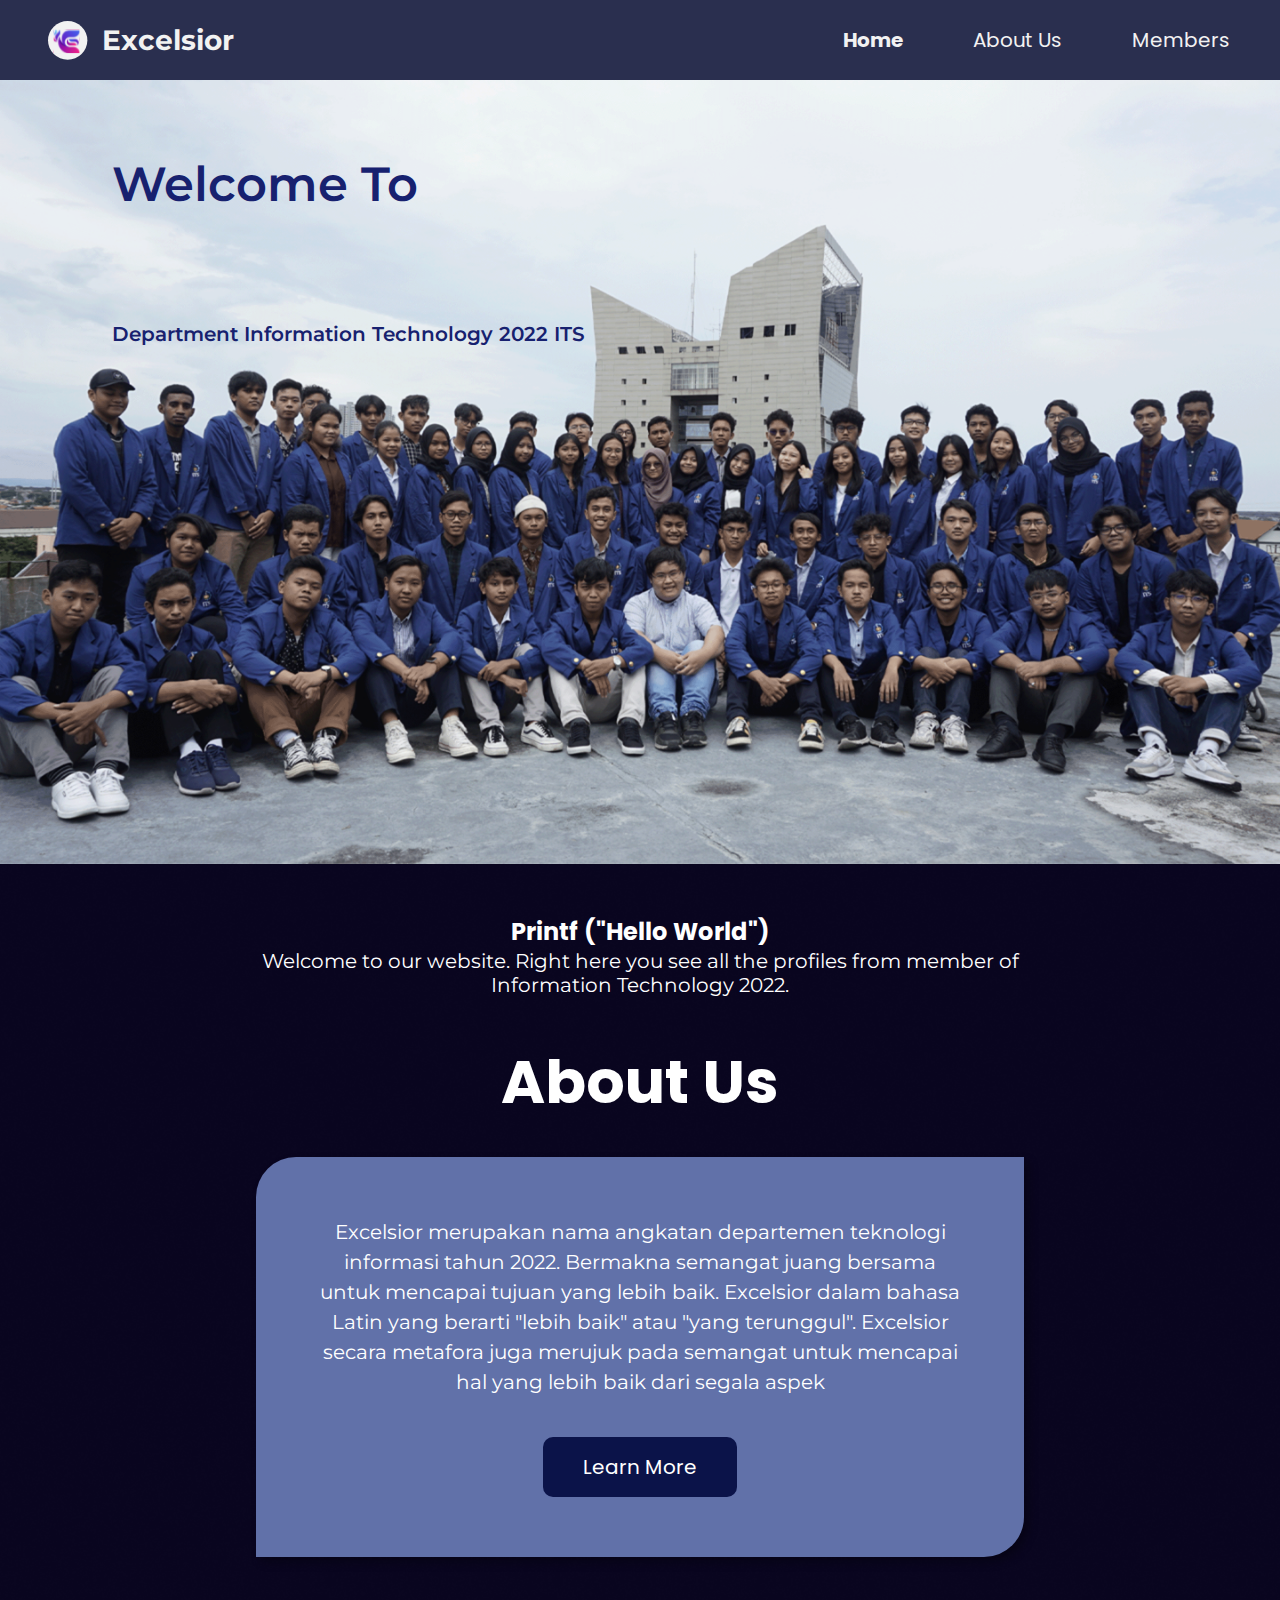
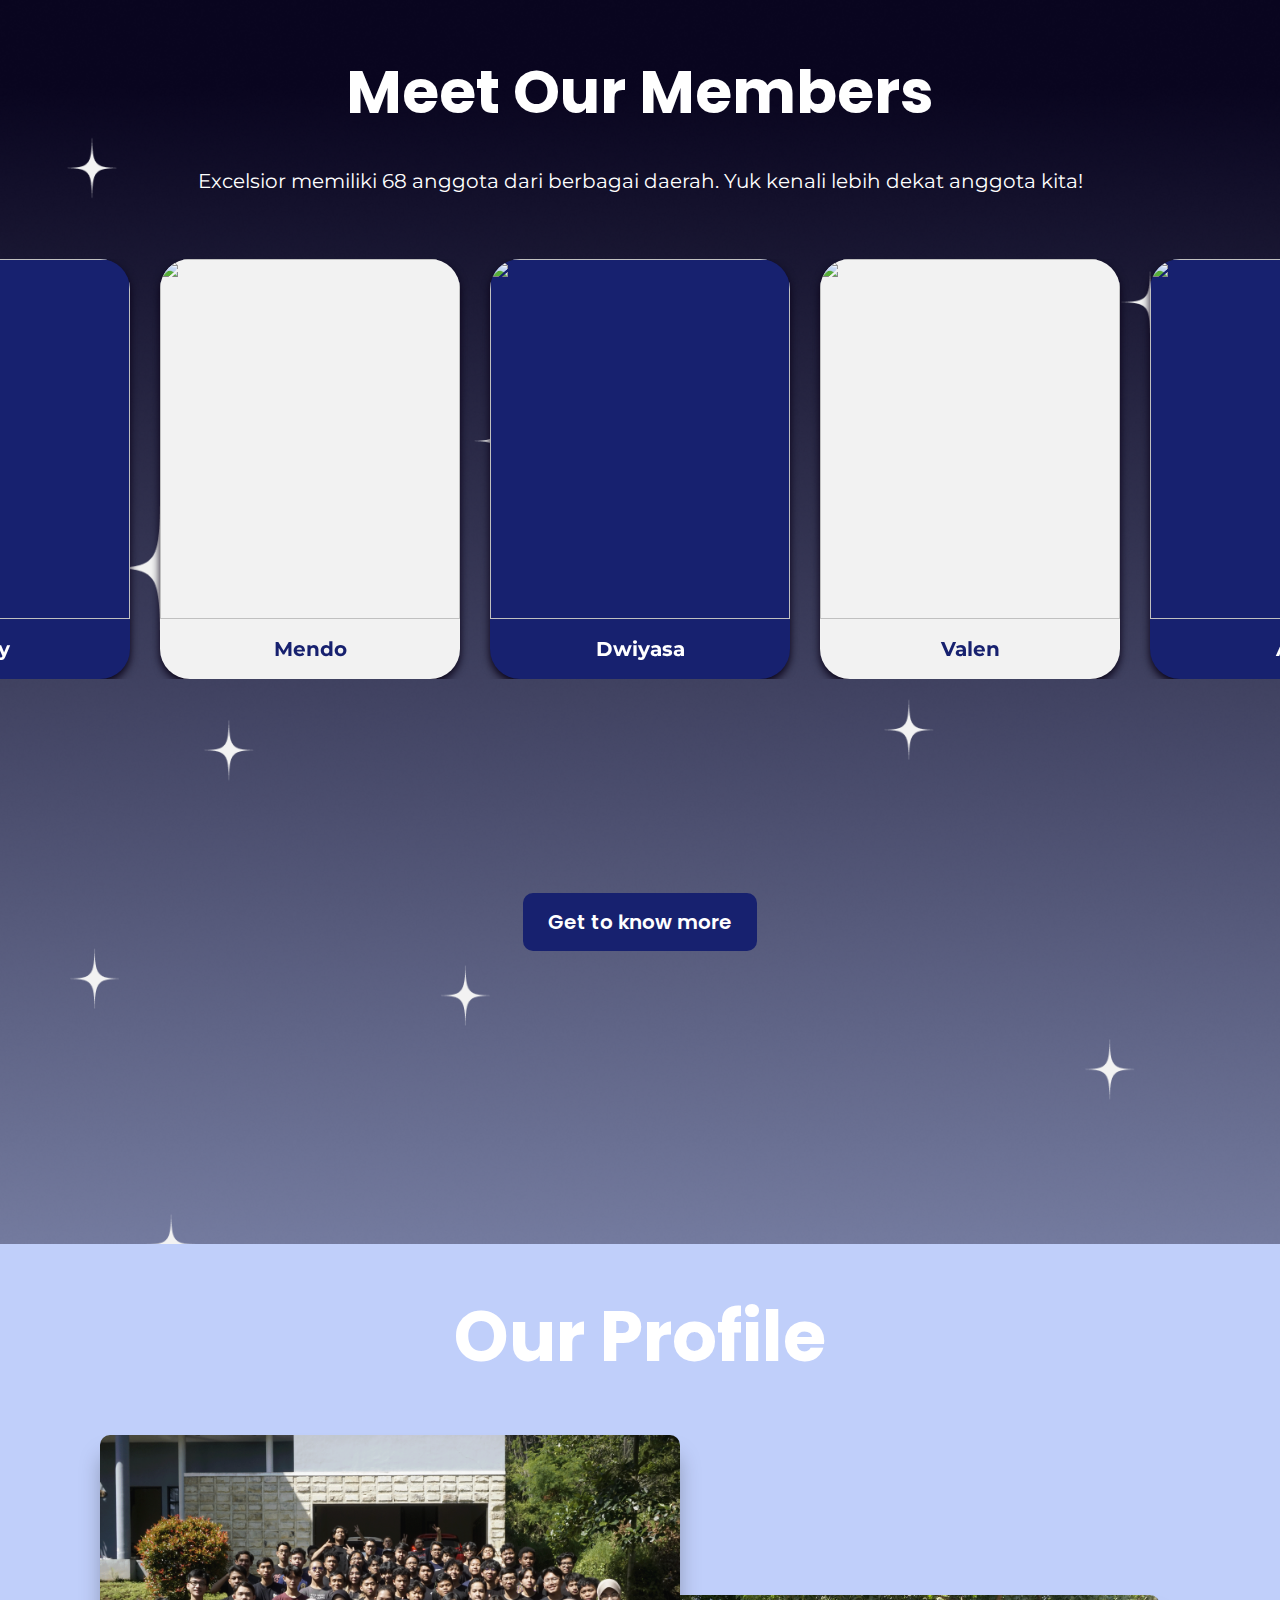
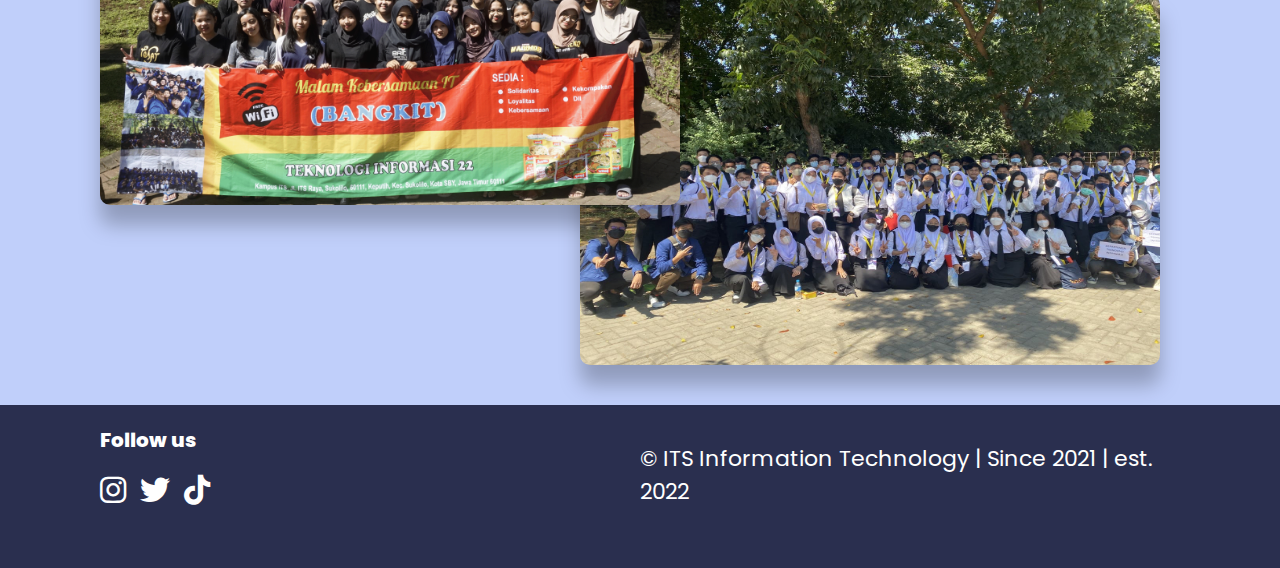
==== public/index.html @ 5aeb9c7a "Memperbaiki path index.html" ====
<!DOCTYPE html>
<html lang="en">

<head>
    <meta charset="UTF-8">
    <meta http-equiv="X-UA-Compatible" content="IE=edge">
    <meta name="viewport" content="width=device-width, initial-scale=1.0">
    <script src="https://code.jquery.com/jquery-3.6.0.min.js"></script>
    <link rel="preconnect" href="https://fonts.googleapis.com">
    <link rel="icon" href="./img/designAssets/svg/logo.svg">
    <link rel="preconnect" href="https://fonts.gstatic.com" crossorigin>
    <link href="https://fonts.googleapis.com/css2?family=Montserrat:wght@400;500;600;700;800&display=swap"
        rel="stylesheet">
    <link href="https://fonts.googleapis.com/css2?family=Poppins:wght@300;400;500;600;700;800&display=swap"
        rel="stylesheet">
    <link rel="stylesheet" href="https://cdnjs.cloudflare.com/ajax/libs/font-awesome/6.4.0/css/all.min.css">
    <link rel="stylesheet" href="./css/style.css">
    <link rel="stylesheet" href="./css/navbar.css">
    <link rel="stylesheet" href="./css/owl.carousel.min.css">

    <title>Excelsior Website</title>
</head>

<body>
    <!-- Navbar -->
    <section class="navbar">
        <!--Desktop Logo dan Nama-->
        <div class="header desktop-view">
            <a href="#" class="name"><img class="logo" src="./img/designAssets/svg/logo.svg">
                Excelsior
            </a>
        </div>

        <!--Mobile Logo dan Nama-->
        <div class="mobile-view">
            <a href="#" class="name"><img class="logo" src="./img/designAssets/svg/logo.svg">
                Excelsior
            </a>
        </div>

        <!--Desktop Navbar-->
        <nav>
            <ul class="header desktop-view">
                <li><a href="/" class="nav_list active">Home</a></li>
                <li><a href="/pages/about.html" class="nav_list">About Us</a></li>
                <li><a href="/pages/members.html" class="nav_list">Members</a></li>
            </ul>
        </nav>
        <!-- Mobile Navbar -->
        <div id="hamburger-icon" onclick="toggleMobileMenu(this)">
            <div class="bar1"></div>
            <div class="bar2"></div>
            <div class="bar3"></div>
            <ul class="mobile-menu">
                <li><a href="/" class="nav_list">Home</a></li>
                <li><a href="/pages/about.html" class="nav_list">About Us</a></li>
                <li><a href="/pages/members.html" class="nav_list">Members</a></li>
            </ul>
        </div>
    </section>

    <section id="hero">
        <div class="image-container">
            <img src="./img/designAssets/png/homeHeader.png" alt="header photo">
            <div class="content">
                <h2>Welcome To</h2>
                <h1 id="element"></h1>
                <h3>Department Information Technology 2022 ITS</h3>
            </div>
        </div>
    </section>

    <section id="bege">
        <section id="printf">
            <!-- <div class="image" id="image"><img src="public/img/designAssets/png/star.png" alt=""></div> -->
            <div class="about-us">
                <h4>Printf ("Hello World")</h4>
                <p>Welcome to our website. Right here you see all the profiles from member of<br>Information Technology
                    2022.</p>
                <h1>About Us</h1>
                <div class="box">
                    <p>Excelsior merupakan nama angkatan departemen teknologi informasi tahun 2022. Bermakna semangat
                        juang bersama
                        untuk mencapai tujuan yang lebih baik. Excelsior dalam bahasa Latin yang berarti "lebih baik"
                        atau "yang
                        terunggul". Excelsior secara metafora juga merujuk pada semangat untuk mencapai hal yang lebih
                        baik dari
                        segala aspek </p>
                    <a href="/pages/about.html" class="btn-learn-more">Learn More</a>
                </div>

                <div id="memberss">
                    <div class="member">
                        <div class="member_header">
                            <h1>Meet Our Members</h1>
                        </div>
                        <!-- Carousel Meet Our Members -->

                        <div class="under">
                            <p>Excelsior memiliki 68 anggota dari berbagai daerah. Yuk kenali lebih dekat anggota kita!
                            </p>
                        </div>

                        <div class="owl-carousel owl-theme carousel-mask">
                            <!-- 1. Dwiyasa -->
                            <div class="cardb item">
                                <div class="card">
                                    <img src="https://lh3.google.com/u/0/d/1wYquvOKTohMGZIKw2-_mGwTj52NEt9oK=w403-h951-iv1"
                                        alt="">
                                    <div class="cardtxt">
                                        <p>Dwiyasa</p>
                                    </div>
                                </div>
                            </div>
                            <!-- 2. Valen -->
                            <div class="cardw item">
                                <div class="card">
                                    <img src="https://lh3.google.com/u/0/d/1yWU4a6FogJd0j6ms53AL4GsDUPZMe4we=w403-h951-iv1"
                                        alt="">
                                    <div class="cardtxt">
                                        <p style="color: #17216f;">Valen</p>
                                    </div>
                                </div>
                            </div>
                            <!-- 3. Arka -->
                            <div class="cardb item">
                                <div class="card">
                                    <img src="https://lh3.google.com/u/0/d/1TBMGgJIJlauzMHqH0rG7-YB3NKwe02Pq=w403-h951-iv1"
                                        alt="">
                                    <div class="cardtxt">
                                        <p>Arka</p>
                                    </div>
                                </div>
                            </div>
                            <!-- 4. Agas -->
                            <div class="cardw item">
                                <div class="card">
                                    <img src="https://lh3.google.com/u/0/d/1rcPHwBbYFvzSlDswylMIPwRkHYygT0Zb=w1365-h975-iv1"
                                        alt="">
                                    <div class="cardtxt">
                                        <p style="color: #17216f;">Agas</p>
                                    </div>
                                </div>
                            </div>
                            <!-- 5. Bhisma -->
                            <div class="cardb item">
                                <div class="card">
                                    <img src="https://lh3.google.com/u/0/d/1136mYEzvb1Z3Po0vpT6mMadCdMys6DKF=w958-h951-iv1"
                                        alt="">
                                    <div class="cardtxt">
                                        <p>Bhisma</p>
                                    </div>
                                </div>
                            </div>
                            <!-- 6. Yanuar -->
                            <div class="cardw item">
                                <div class="card">
                                    <img src="https://lh3.google.com/u/0/d/1g3gOAR6ncD8t0yQYUsR_TugCFxRO3U0c=w1365-h975-iv3"
                                        alt="">
                                    <div class="cardtxt">
                                        <p style="color: #17216f;">Yanuar</p>
                                    </div>
                                </div>
                            </div>
                            <!-- 7. Rea -->
                            <div class="cardb item">
                                <div class="card">
                                    <img src="https://lh3.google.com/u/0/d/1AIPuHXJ_Y3SUIgYtAlKmPe0PMIDlun39=w958-h951-iv5"
                                        alt="">
                                    <div class="cardtxt">
                                        <p>Rea</p>
                                    </div>
                                </div>
                            </div>
                            <!-- 8. Leo -->
                            <div class="cardw item">
                                <div class="card">
                                    <img src="https://lh3.google.com/u/0/d/1SP4gSPpOuyXJDipp--8MIeRyrkQ6oZil=w958-h951-iv2"
                                        alt="">
                                    <div class="cardtxt">
                                        <p style="color: #17216f;">Leo</p>
                                    </div>
                                </div>
                            </div>
                            <!-- 9. Ara -->
                            <div class="cardb item">
                                <div class="card">
                                    <img src="https://lh3.google.com/u/0/d/1LPNHrkprWWhsUlpx26EeabUbS2_WoOvg=w1365-h975-iv3"
                                        alt="">
                                    <div class="cardtxt">
                                        <p>Ara</p>
                                    </div>
                                </div>
                            </div>
                            <!-- 10. Monika -->
                            <div class="cardw item">
                                <div class="card">
                                    <img src="https://lh3.google.com/u/0/d/1UByFo68lYUNhc-LaiBMKYralcYJ_3K1s=w403-h951-iv1"
                                        alt="">
                                    <div class="cardtxt">
                                        <p style="color: #17216f;">Monika</p>
                                    </div>
                                </div>
                            </div>
                            <!-- 11. Marcel -->
                            <div class="cardb item">
                                <div class="card">
                                    <img src="https://lh3.google.com/u/0/d/1NmhF-go7r1mbAU91WJAeQXXb4i-quBfF=w958-h951-iv1"
                                        alt="">
                                    <div class="cardtxt">
                                        <p>Marcel</p>
                                    </div>
                                </div>
                            </div>
                            <!-- 12. Dhani -->
                            <div class="cardw item">
                                <div class="card">
                                    <img src="https://lh3.google.com/u/0/d/1UZAmdpxdWy_v3zgT8uTRPzolZjlhSUSu=w403-h951-iv2"
                                        alt="">
                                    <div class="cardtxt">
                                        <p style="color: #17216f;">Dhani</p>
                                    </div>
                                </div>
                            </div>
                            <!-- 13. Ellyzah -->
                            <div class="cardb item">
                                <div class="card">
                                    <img src="https://lh3.google.com/u/0/d/1us1jmmJcF4MUgalC0Q3Ai5wigFA1JjNp=w403-h951-iv2"
                                        alt="">
                                    <div class="cardtxt">
                                        <p>Ellyzah</p>
                                    </div>
                                </div>
                            </div>
                            <!-- 14. Rehana -->
                            <div class="cardw item">
                                <div class="card">
                                    <img src="https://lh3.google.com/u/0/d/15DINnHQ8xzAmLFkR7nfmfCdOR0rShUL7=w403-h951-iv1"
                                        alt="">
                                    <div class="cardtxt">
                                        <p style="color: #17216f;">Rehana</p>
                                    </div>
                                </div>
                            </div>
                            <!-- 15. Clara -->
                            <div class="cardb item">
                                <div class="card">
                                    <img src="https://lh3.google.com/u/0/d/1CCq6eTqbHQtBArobJG9UvP0q-yny8Sju=w403-h951-iv1"
                                        alt="">
                                    <div class="cardtxt">
                                        <p>Clara</p>
                                    </div>
                                </div>
                            </div>
                            <!-- 16. Etha -->
                            <div class="cardw item">
                                <div class="card">
                                    <img src="https://lh3.google.com/u/0/d/1Jmfcg6sf7rhqAV7j1FJha0sgRJROXf8k=w403-h951-iv2"
                                        alt="">
                                    <div class="cardtxt">
                                        <p style="color: #17216f;">Etha</p>
                                    </div>
                                </div>
                            </div>
                            <!-- 17. Gaby -->
                            <div class="cardb item">
                                <div class="card">
                                    <img src="https://lh3.google.com/u/0/d/1xpqJOuEu85SewZAq_VbWMfuniTPclVv8=w403-h951-iv1"
                                        alt="">
                                    <div class="cardtxt">
                                        <p>Gaby</p>
                                    </div>
                                </div>
                            </div>
                            <!-- 18. Sylvia -->
                            <div class="cardw item">
                                <div class="card">
                                    <img src="https://lh3.google.com/u/0/d/19eEb5CrO4fw8RrauJt37wLdssZC15sH2=w403-h951-iv1"
                                        alt="">
                                    <div class="cardtxt">
                                        <p style="color: #17216f;">Sylvia</p>
                                    </div>
                                </div>
                            </div>
                            <!-- 19. Wikri -->
                            <div class="cardb item">
                                <div class="card">
                                    <img src="https://lh3.google.com/u/0/d/1f1cV71Uaw_Q1AVpVW3a5aSu3m77etyW6=w403-h951-iv1"
                                        alt="">
                                    <div class="cardtxt">
                                        <p>Wikri</p>
                                    </div>
                                </div>
                            </div>
                            <!-- 20. Steven -->
                            <div class="cardw item">
                                <div class="card">
                                    <img src="https://lh3.google.com/u/0/d/1Lns-kZ9OLFGBay0qhV1N7PGjc1g9gVYW=w403-h951-iv2"
                                        alt="">
                                    <div class="cardtxt">
                                        <p style="color: #17216f;">Steven</p>
                                    </div>
                                </div>
                            </div>
                            <!-- 21. Bintang -->
                            <div class="cardb item">
                                <div class="card">
                                    <img src="https://lh3.google.com/u/0/d/16Eqvhz0KnJxmhbKUJRLJxt-qBiqtpm4I=w403-h951-iv1"
                                        alt="">
                                    <div class="cardtxt">
                                        <p>Bintang</p>
                                    </div>
                                </div>
                            </div>
                            <!-- 22. Caca -->
                            <div class="cardw item">
                                <div class="card">
                                    <img src="https://lh3.google.com/u/0/d/1XN-YewgydiqT9HMWRGgX4v8tHgwgBdQK=w403-h951-iv1"
                                        alt="">
                                    <div class="cardtxt">
                                        <p style="color: #17216f;">Caca</p>
                                    </div>
                                </div>
                            </div>
                            <!-- 23. Wilson -->
                            <div class="cardb item">
                                <div class="card">
                                    <img src="https://lh3.google.com/u/0/d/18HRF745FU9cnpR4Twu0t50qKORBVeVzV=w403-h951-iv1"
                                        alt="">
                                    <div class="cardtxt">
                                        <p>Wilson</p>
                                    </div>
                                </div>
                            </div>
                            <!-- 24. Epul -->
                            <div class="cardw item">
                                <div class="card">
                                    <img src="https://lh3.google.com/u/0/d/1tejDouYD_vErXXGygebEtNARBjD9WIOc=w403-h951-iv1"
                                        alt="">
                                    <div class="cardtxt">
                                        <p style="color: #17216f;">Epul</p>
                                    </div>
                                </div>
                            </div>
                            <!-- 25. Faishal -->
                            <div class="cardb item">
                                <div class="card">
                                    <img src="https://lh3.google.com/u/0/d/1_P7DXoJy99u30IRnMT8mQe1c2xAXJFXH=w403-h951-iv1"
                                        alt="">
                                    <div class="cardtxt">
                                        <p>Faishal</p>
                                    </div>
                                </div>
                            </div>
                            <!-- 26. Yuma -->
                            <div class="cardw item">
                                <div class="card">
                                    <img src="https://lh3.google.com/u/0/d/1B88S3CKz5a8YiYAiOBr8KlKtHQgjlIpb=w403-h951-iv1"
                                        alt="">
                                    <div class="cardtxt">
                                        <p style="color: #17216f;">Yuma</p>
                                    </div>
                                </div>
                            </div>
                            <!-- 27. Atha -->
                            <div class="cardb item">
                                <div class="card">
                                    <img src="https://lh3.google.com/u/0/d/11E9z7CLpUw8uk9XOTQSC18POAiIoA35t=w403-h951-iv2"
                                        alt="">
                                    <div class="cardtxt">
                                        <p>Atha</p>
                                    </div>
                                </div>
                            </div>
                            <!-- 28. Adi -->
                            <div class="cardw item">
                                <div class="card">
                                    <img src="https://lh3.google.com/u/0/d/1EKDq8bn8bE4x4K8aiyDMpiB1o_R6oaMl=w403-h951-iv1"
                                        alt="">
                                    <div class="cardtxt">
                                        <p style="color: #17216f;">Adi</p>
                                    </div>
                                </div>
                            </div>
                            <!-- 29. Afif -->
                            <div class="cardb item">
                                <div class="card">
                                    <img src="https://lh3.google.com/u/0/d/1vWxB7nZ7BEnEBtEAU2TirmouhE5slapq=w403-h951-iv1"
                                        alt="">
                                    <div class="cardtxt">
                                        <p>Afif</p>
                                    </div>
                                </div>
                            </div>
                            <!-- 30. Adfi -->
                            <div class="cardw item">
                                <div class="card">
                                    <img src="https://lh3.google.com/u/0/d/1gilqqzElduu6BHLsuWRsknmoQ6G7wsQL=w403-h951-iv1"
                                        alt="">
                                    <div class="cardtxt">
                                        <p style="color: #17216f;">Adfi</p>
                                    </div>
                                </div>
                            </div>
                            <!-- 31. Aji -->
                            <div class="cardb item">
                                <div class="card">
                                    <img src="https://lh3.google.com/u/0/d/1IpEV5Pffv8RbaRaQ3XfGlDNYYidx2K2o=w403-h951-iv1"
                                        alt="">
                                    <div class="cardtxt">
                                        <p>Aji</p>
                                    </div>
                                </div>
                            </div>
                            <!-- 32. Zahra -->
                            <div class="cardw item">
                                <div class="card">
                                    <img src="https://lh3.google.com/u/0/d/1y6uGOu-8PKZMudZRYcGCZRAOGln67zst=w403-h951-iv1"
                                        alt="">
                                    <div class="cardtxt">
                                        <p style="color: #17216f;">Zahra</p>
                                    </div>
                                </div>
                            </div>
                            <!-- 33. Jacinta -->
                            <div class="cardb item">
                                <div class="card">
                                    <img src="https://lh3.google.com/u/0/d/1IxXONvovSfWjB6cRZTQTNs3PTgMN1X1X=w403-h951-iv1"
                                        alt="">
                                    <div class="cardtxt">
                                        <p>Jacinta</p>
                                    </div>
                                </div>
                            </div>
                            <!-- 34. Michael -->
                            <div class="cardw item">
                                <div class="card">
                                    <img src="https://lh3.google.com/u/0/d/1HMJMiErj2bOVJyvwnyGq4qry72JgHqQX=w403-h951-iv3"
                                        alt="">
                                    <div class="cardtxt">
                                        <p style="color: #17216f;">Michael</p>
                                    </div>
                                </div>
                            </div>
                            <!-- 35. Hafizh -->
                            <div class="cardb item">
                                <div class="card">
                                    <img src="https://lh3.google.com/u/0/d/1lL71LgKdy-bwk3QefP4DAhQhAnVch6CY=w403-h951-iv1"
                                        alt="">
                                    <div class="cardtxt">
                                        <p>Hafizh</p>
                                    </div>
                                </div>
                            </div>
                            <!-- 36. Dito -->
                            <div class="cardw item">
                                <div class="card">
                                    <img src="https://lh3.google.com/u/0/d/1UEunCoWq8UaaV2Yotu9rL5Z_q9pMkbPG=w403-h951-iv1"
                                        alt="">
                                    <div class="cardtxt">
                                        <p style="color: #17216f;">Dito</p>
                                    </div>
                                </div>
                            </div>
                            <!-- 37. Ilhan -->
                            <div class="cardb item">
                                <div class="card">
                                    <img src="https://lh3.google.com/u/0/d/1jnaeY1QqdqJKWswgXJBMnxU6pduJH5qa=w403-h951-iv1"
                                        alt="">
                                    <div class="cardtxt">
                                        <p>Ilhan</p>
                                    </div>
                                </div>
                            </div>
                            <!-- 38. Nicho -->
                            <div class="cardw item">
                                <div class="card">
                                    <img src="https://lh3.google.com/u/0/d/1OnQyarrAMUA6428hWxT0gns_0se7c5qr=w403-h951-iv2"
                                        alt="">
                                    <div class="cardtxt">
                                        <p style="color: #17216f;">Nicho</p>
                                    </div>
                                </div>
                            </div>
                            <!-- 39. David -->
                            <div class="cardb item">
                                <div class="card">
                                    <img src="https://lh3.google.com/u/0/d/1adgPxSCcxwSffWLja-P95kJnN7dVa6z3=w403-h951-iv1"
                                        alt="">
                                    <div class="cardtxt">
                                        <p>David</p>
                                    </div>
                                </div>
                            </div>
                            <!-- 40. Dimas -->
                            <div class="cardw item">
                                <div class="card">
                                    <img src="https://lh3.google.com/u/0/d/1AOKYD9R_zKNOdbtZ0H8FY-x_Cll4EbBz=w403-h951-iv1"
                                        alt="">
                                    <div class="cardtxt">
                                        <p style="color: #17216f;">Dimas</p>
                                    </div>
                                </div>
                            </div>
                            <!-- 41. Gilang -->
                            <div class="cardb item">
                                <div class="card">
                                    <img src="https://lh3.google.com/u/0/d/1MjIotx4qDGY0w9w-L9U105H22DM2e6Gj=w403-h951-iv1"
                                        alt="">
                                    <div class="cardtxt">
                                        <p>Gilang</p>
                                    </div>
                                </div>
                            </div>
                            <!-- 42. Imam -->
                            <div class="cardw item">
                                <div class="card">
                                    <img src="https://lh3.google.com/u/0/d/1HN5X8fAsX30RoS-nbMD8g3uyPqfc6pud=w403-h951-iv1"
                                        alt="">
                                    <div class="cardtxt">
                                        <p style="color: #17216f;">Imam</p>
                                    </div>
                                </div>
                            </div>
                            <!-- 43. Angel -->
                            <div class="cardb item">
                                <div class="card">
                                    <img src="https://lh3.google.com/u/0/d/13uUMJZfhtis9JkgPN3d4dRkuEXJ9fE0E=w403-h951-iv1"
                                        alt="">
                                    <div class="cardtxt">
                                        <p>Angel</p>
                                    </div>
                                </div>
                            </div>
                            <!-- 44. Arsy -->
                            <div class="cardw item">
                                <div class="card">
                                    <img src="https://lh3.google.com/u/0/d/1oSpLvy-74H4d9joJxfTAiJ3rno1dApGC=w403-h951-iv1"
                                        alt="">
                                    <div class="cardtxt">
                                        <p style="color: #17216f;">Arsy</p>
                                    </div>
                                </div>
                            </div>
                            <!-- 45. Arsyad -->
                            <div class="cardb item">
                                <div class="card">
                                    <img src="https://lh3.google.com/u/0/d/1UIW2bvKMl_KUTGAl9DRXMftr3uWOBqEH=w403-h951-iv1"
                                        alt="">
                                    <div class="cardtxt">
                                        <p>Arsyad</p>
                                    </div>
                                </div>
                            </div>
                            <!-- 46. Heze -->
                            <div class="cardw item">
                                <div class="card">
                                    <img src="https://lh3.google.com/u/0/d/1jvVP0dzEzbnrsX2zilsbtPK4FtX9yih1=w403-h951-iv1"
                                        alt="">
                                    <div class="cardtxt">
                                        <p style="color: #17216f;">Heze</p>
                                    </div>
                                </div>
                            </div>
                            <!-- 47. Ditya -->
                            <div class="cardb item">
                                <div class="card">
                                    <img src="https://lh3.google.com/u/0/d/1wc1PBv0jUwGJIJmjt2Xu25zxW34tK_CQ=w403-h951-iv1"
                                        alt="">
                                    <div class="cardtxt">
                                        <p>Ditya</p>
                                    </div>
                                </div>
                            </div>
                            <!-- 48. Zidan -->
                            <div class="cardw item">
                                <div class="card">
                                    <img src="https://lh3.google.com/u/0/d/1lIhD0OcCInzQjVad0TxMgvh66X1d-yuA=w403-h951-iv2"
                                        alt="">
                                    <div class="cardtxt">
                                        <p style="color: #17216f;">Zidan</p>
                                    </div>
                                </div>
                            </div>
                            <!-- 49. Aras -->
                            <div class="cardb item">
                                <div class="card">
                                    <img src="https://lh3.google.com/u/0/d/1j1LSR0KvMnwhqcdqcOxvw8S5paCGQzWs=w403-h951-iv1"
                                        alt="">
                                    <div class="cardtxt">
                                        <p>Aras</p>
                                    </div>
                                </div>
                            </div>
                            <!-- 50. Alma -->
                            <div class="cardw item">
                                <div class="card">
                                    <img src="https://lh3.google.com/u/0/d/1rv3hNVynLZImM1XstvScDz5NHXo7Lkvh=w403-h951-iv2"
                                        alt="">
                                    <div class="cardtxt">
                                        <p style="color: #17216f;">Alma</p>
                                    </div>
                                </div>
                            </div>
                            <!-- 51. Awang -->
                            <div class="cardb item">
                                <div class="card">
                                    <img src="https://lh3.google.com/u/0/d/1dwpnKGQXMsBYkiYiwCKHXM5WjMW647p7=w403-h951-iv1"
                                        alt="">
                                    <div class="cardtxt">
                                        <p>Awang</p>
                                    </div>
                                </div>
                            </div>
                            <!-- 52. Krisna -->
                            <div class="cardw item">
                                <div class="card">
                                    <img src="https://lh3.google.com/u/0/d/1p1xppUQfnBJ3SeyoL9KQ7pq-Q7K0RhtG=w403-h951-iv1"
                                        alt="">
                                    <div class="cardtxt">
                                        <p style="color: #17216f;">Krisna</p>
                                    </div>
                                </div>
                            </div>
                            <!-- 53. Dani -->
                            <div class="cardb item">
                                <div class="card">
                                    <img src="https://lh3.google.com/u/0/d/1n1xlNcEZPsjEJsb3XlhTbVhSsIHh19Ac=w403-h951-iv1"
                                        alt="">
                                    <div class="cardtxt">
                                        <p>Dani</p>
                                    </div>
                                </div>
                            </div>
                            <!-- 54. Qobus -->
                            <div class="cardw item">
                                <div class="card">
                                    <img src="https://lh3.google.com/u/0/d/1vNDpRbs5amsKD794RYtRm_EOm1h90bbF=w403-h951-iv1"
                                        alt="">
                                    <div class="cardtxt">
                                        <p style="color: #17216f;">Qobus</p>
                                    </div>
                                </div>
                            </div>
                            <!-- 55. Rafi -->
                            <div class="cardb item">
                                <div class="card">
                                    <img src="https://lh3.google.com/u/0/d/187ATdVIxeP-V9faYzTON-DhJb79xJk19=w403-h951-iv2"
                                        alt="">
                                    <div class="cardtxt">
                                        <p>Rafi</p>
                                    </div>
                                </div>
                            </div>
                            <!-- 56. Rapper -->
                            <div class="cardw item">
                                <div class="card">
                                    <img src="https://lh3.google.com/u/0/d/1AvzUn7f9jAyP5BhXM3OvHEV9wJ5xQmDZ=w403-h951-iv2"
                                        alt="">
                                    <div class="cardtxt">
                                        <p style="color: #17216f;">Rapper</p>
                                    </div>
                                </div>
                            </div>
                            <!-- 57. Hafiz -->
                            <div class="cardb item">
                                <div class="card">
                                    <img src="https://lh3.google.com/u/0/d/15NgqYG1cGElCnZT4h3Y82Q3j7XZIDQBi=w403-h951-iv1"
                                        alt="">
                                    <div class="cardtxt">
                                        <p>Hafiz</p>
                                    </div>
                                </div>
                            </div>
                            <!-- 58. Jojo -->
                            <div class="cardw item">
                                <div class="card">
                                    <img src="https://lh3.google.com/u/0/d/1AX0r6QdhZW2brBiiycw-PbrJ6Trk0axA=w403-h951-iv1"
                                        alt="">
                                    <div class="cardtxt">
                                        <p style="color: #17216f;">Jojo</p>
                                    </div>
                                </div>
                            </div>
                            <!-- 59. Salomo -->
                            <div class="cardb item">
                                <div class="card">
                                    <img src="https://lh3.google.com/u/0/d/1GjsQdF6byIaL4BZdbp-woDHoZhztWaPB=w403-h951-iv1"
                                        alt="">
                                    <div class="cardtxt">
                                        <p>Salomo</p>
                                    </div>
                                </div>
                            </div>
                            <!-- 60. Azka -->
                            <div class="cardw item">
                                <div class="card">
                                    <img src="https://lh3.google.com/u/0/d/1_T9F9k6UBuS5J8YfOwR7rXSMvO1W2BUv=w403-h951-iv1"
                                        alt="">
                                    <div class="cardtxt">
                                        <p style="color: #17216f;">Azka</p>
                                    </div>
                                </div>
                            </div>
                            <!-- 61. Zaki -->
                            <div class="cardb item">
                                <div class="card">
                                    <img src="https://lh3.google.com/u/0/d/10E9ftq4AeS0r_cihWiyCuafKwH2bmpmo=w403-h951-iv1"
                                        alt="">
                                    <div class="cardtxt">
                                        <p>Zaki</p>
                                    </div>
                                </div>
                            </div>
                            <!-- 62. Dhimaz -->
                            <div class="cardw item">
                                <div class="card">
                                    <img src="https://lh3.google.com/u/0/d/1-JTl0YZGqBlkBvX27rqa2ovtBsi2mG18=w403-h951-iv1"
                                        alt="">
                                    <div class="cardtxt">
                                        <p style="color: #17216f;">Dhimaz</p>
                                    </div>
                                </div>
                            </div>
                            <!-- 63. Vian -->
                            <div class="cardb item">
                                <div class="card">
                                    <img src="https://lh3.google.com/u/0/d/1iGEyf2h6_BB3iWYTcoOwKHwFYbiAwWfA=w403-h951-iv1"
                                        alt="">
                                    <div class="cardtxt">
                                        <p>Vian</p>
                                    </div>
                                </div>
                            </div>
                            <!-- 64. Sighra -->
                            <div class="cardw item">
                                <div class="card">
                                    <img src="https://lh3.google.com/u/0/d/1huRtKyPrkYibsvhKHAjJlTQxwQ4cW03e=w403-h951-iv1"
                                        alt="">
                                    <div class="cardtxt">
                                        <p style="color: #17216f;">Sighra</p>
                                    </div>
                                </div>
                            </div>
                            <!-- 65. Stephanie -->
                            <div class="cardb item">
                                <div class="card">
                                    <img src="https://lh3.google.com/u/0/d/14mbAx2M6ZisNUYJXrUixYuHVZNDrRtJv=w403-h951-iv2"
                                        alt="">
                                    <div class="cardtxt">
                                        <p>Stephanie</p>
                                    </div>
                                </div>
                            </div>
                            <!-- 66. Khansa -->
                            <div class="cardw item">
                                <div class="card">
                                    <img src="https://lh3.google.com/u/0/d/1Q2aHVrqnPkwOXZrhcvi9eLvKX-0x8_BP=w403-h951-iv1"
                                        alt="">
                                    <div class="cardtxt">
                                        <p style="color: #17216f;">Khansa</p>
                                    </div>
                                </div>
                            </div>
                            <!-- 67. Zidny -->
                            <div class="cardb item">
                                <div class="card">
                                    <img src="https://lh3.google.com/u/0/d/1mUB9-QQMpLQ8FSVZZ-LH04Pj8GC0uQfo=w403-h951-iv1"
                                        alt="">
                                    <div class="cardtxt">
                                        <p>Zidny</p>
                                    </div>
                                </div>
                            </div>
                            <!-- 68. Mendo -->
                            <div class="cardw item">
                                <div class="card">
                                    <img src="https://lh3.google.com/u/0/d/1A1EQYHVl_tu3x3Vwx_21212hY9aKDs72=w403-h951-iv1"
                                        alt="">
                                    <div class="cardtxt">
                                        <p style="color: #17216f;">Mendo</p>
                                    </div>
                                </div>
                            </div>
                        </div>
                    </div>
                </div>

                <div class="btns">
                    <a href="./pages/members.html">Get to know more</a>
                </div>
            </div>
            <!-- <div class="image1" id="image1">
                    <img src="/img/designAssets/png/star.png" alt="">
                </div> -->
            </div>
            <section id="profile">
                <div class="our-profile">
                    <h1>Our Profile</h1>
                    <div class="our-profile-photos">
                        <img src="./img/designAssets/png/makrab.png" alt="foto makrab">
                        <img src="./img/designAssets/png/maba.png" alt="foto basket">
                    </div>
                </div>
            </section>

            <footer>
                <div class="left">
                    <span>Follow us</span>
                    <div>
                        <i class="fa-brands fa-instagram"></i>
                        <i class="fa-brands fa-twitter"></i>
                        <i class="fa-brands fa-tiktok"></i>
                    </div>
                </div>
                <div class="right">
                    <p>&copy; ITS Information Technology | Since 2021 | est. 2022</p>
                </div>
            </footer>
        </section>

    </section>


    <script src="https://unpkg.com/typed.js@2.0.16/dist/typed.umd.js"></script>
    <script src="./js/main.js"></script>
    <script src="https://cdnjs.cloudflare.com/ajax/libs/OwlCarousel2/2.3.4/owl.carousel.min.js"></script>
    <script src="./js/carousel.js"></script>
</body>

</html>
---- public/css/style.css ----
* {
  margin: 0;
  padding: 0;
  text-decoration: none;
  list-style: none;
  box-sizing: border-box;
}

::-webkit-scrollbar {
  width: 5px;
}

::-webkit-scrollbar-thumb {
  background-color: #2a2f4f;
}

@media screen and (max-width: 600px) {
  ::-webkit-scrollbar {
      display: none;
  }
}

body {
  height: 100vh;
  background: transparent;
  overflow-x: hidden;
}

#bege {
  width: 100%;
  height: 220vh;
  background: url("../img/designAssets/png/deskhome.png");
  /* background-position: center; */
  background-repeat: no-repeat;
  background-size: cover;
}

.image-container {
  width: 100%;
}

.image-container img {
  display: block;
  margin-top: 4rem;
  width: 100%;
}

.content {
  margin-top: 4rem;
  position: absolute;
  display: flex;
  flex-direction: column;
  padding-left: 7em;
  top: 100px;
  font-family: "Montserrat", sans-serif;
}

.content h2 {
  font-size: 48px;
  /* padding-left: 105px; */
  color: #17216f;
  font-weight: 600;
  line-height: 40px;
}

.content h1 {
  width: 100%;
  height: 120px;
  display: flex;
  align-items: center;
  font-size: 86px;
  color: #17216f;
  font-weight: 800;
}

.content h3 {
  /* padding-left: 111px; */
  font-size: 20px;
  color: #17216f;
  font-weight: 600;
  line-height: 20px;
}

.typed-cursor {
  display: none;
}

/* ABOUT US */
#printf {
  width: 100%;
  height: 100%;
  position: relative;
}

/* #printf .image {
    position: absolute;
    left: 10%;
    top: 20%;
}

#printf .image1 {
    position: absolute;
    right: 10%;
    bottom: 20%;
} */

#printf .about-us {
  width: 100%;
  height: 100%;
  display: flex;
  padding: 0 0 60px 0;
  flex-direction: column;
  align-items: center;
  /* background: linear-gradient(to bottom, #09051F, #6171A9, #C0CFFA) */
}

#printf .about-us h4 {
  text-align: center;
  color: white;
  font-size: 24px;
  margin-top: 50px;
}

#printf .about-us p {
  text-align: center;
  color: white;
  font-size: 20px;
  font-family: "Montserrat", sans-serif;
}

#printf .about-us h1 {
  text-align: center;
  color: white;
  padding-top: 40px;
  font-size: 60px;
}

#printf .box {
  margin-top: 30px;
  background-color: #6171a9;
  box-shadow: 5px 5px 10px 0px rgba(0, 0, 0, 0.3);
  display: flex;
  align-items: center;
  width: 60%;
  border-radius: 40px 0 40px 0;
  padding: 60px;
  flex-direction: column;
}

#printf .box p {
  text-align: center;
  font-size: 20px;
  line-height: 1.5;
  margin-bottom: 30px;
}

a.btn-learn-more {
  display: flex;
  align-items: center;
  justify-content: center;
  width: 30%;
  padding: 15px 20px;
  font-size: 20px;
  background-color: #0b1349;
  color: white;
  border: none;
  border-radius: 10px;
  cursor: pointer;
  margin-top: 10px;
  transition: all 0.3s ease-in-out;
}

a.btn-learn-more:hover {
  background-color: #fff;
  color: #0b1349;
  /* transform: scale(1.1); */
}

#profile .our-profile {
  background: #c0cffa;
  display: flex;
  flex-direction: column;
  align-items: center;
  justify-content: center;
}

#profile .our-profile h1 {
  text-align: center;
  color: white;
  padding-top: 40px;
  font-size: 70px;
  margin-bottom: 20px;
}

#profile .our-profile-photos {
  display: flex;
  justify-content: center;
  gap: 20px;
  margin-top: 25px;
  margin-bottom: 200px;
}

#profile .our-profile-photos img {
  width: 580px;
  height: 370px;
  border-radius: 10px;
  position: relative;
  filter: drop-shadow(0px 20px 10px rgba(0, 0, 0, 0.25));
}

#profile .our-profile-photos img:nth-child(1) {
  right: -50px;
  z-index: 1;
}

#profile .our-profile-photos img:nth-child(2) {
  bottom: -160px;
  left: -70px;
}

/* PRINTF RESPPONSIVE*/
@media screen and (max-width: 1100px) {
  #printf {
    width: 100%;
    height: 100%;
  }

  /* #printf .image1 {
        position: absolute;
        right: 1%;
        bottom: 20%;
    } */

  #printf .about-us h1 {
    text-align: center;
    color: white;
    padding-top: 40px;
    font-size: 50px;
  }

  #printf .box {
    margin-top: 30px;
    background-color: #6171a9;
    box-shadow: 5px 5px 10px 0px rgba(0, 0, 0, 0.3);
    display: flex;
    align-items: center;
    width: 80%;
    border-radius: 40px 0 40px 0;
    padding: 60px;
    flex-direction: column;
  }

  /* Profile */
  #profile .our-profile {
    display: flex;
    flex-direction: column;
    align-items: center;
    justify-content: center;
  }

  #profile .our-profile h1 {
    padding-top: 40px;
    font-size: 50px;
  }

  #profile .our-profile-photos {
    display: flex;
    flex-direction: column;
    justify-content: center;
    height: 100%;
  }

  #profile .our-profile-photos img {
    width: 100%;
    border-radius: 10px;
    filter: drop-shadow(0px 20px 10px rgba(0, 0, 0, 0.25));
  }

  #profile .our-profile-photos img:nth-child(1) {
    right: 0px;
    z-index: 0;
  }

  #profile .our-profile-photos img:nth-child(2) {
    bottom: 0px;
    left: 0px;
  }
}

@media screen and (max-width: 992px) {
  #printf .about-us h4 {
    text-align: center;
    color: white;
    font-size: 22px;
    margin-top: 50px;
  }

  #printf .about-us p {
    text-align: center;
    padding: 0 20px;
    color: white;
    font-size: 18px;
    font-family: "Montserrat", sans-serif;
  }

  #printf .about-us h1 {
    text-align: center;
    color: white;
    padding-top: 40px;
    font-size: 40px;
  }

  #printf .box {
    margin-top: 30px;
    background-color: #6171a9;
    box-shadow: 5px 5px 10px 0px rgba(0, 0, 0, 0.3);
    display: flex;
    align-items: center;
    width: 90%;
    padding: 40px;
    flex-direction: column;
  }

  #printf .box p {
    text-align: center;
    font-size: 18px;
    line-height: 1.5;
    margin-bottom: 30px;
  }

  #printf .btn-learn-more {
    display: inline-block;
    width: 50%;
    padding: 12px 20px;
    font-size: 18px;
  }

}

@media screen and (max-width: 768px) {
  #profile .our-profile-photos {
    width: 100%;
    height: 100%;
    padding: 20px;
  }
  #profile .our-profile-photos img {
    width: 100%;
    height: 100%;
  }
}

@media screen and (max-width: 500px) {
  #profile .our-profile-photos {
    margin-bottom: 100px;
  }

  #printf .image1 {
    position: absolute;
    right: 1%;
    bottom: 10%;
  }

  #printf .about-us h4 {
    text-align: center;
    color: white;
    font-size: 20px;
    margin-top: 50px;
  }

  #printf .about-us p {
    text-align: center;
    padding: 0 20px;
    color: white;
    font-size: 16px;
    font-family: "Montserrat", sans-serif;
  }

  #printf .about-us h1 {
    text-align: center;
    color: white;
    padding-top: 40px;
    font-size: 30px;
  }

  #printf .box {
    margin-top: 30px;
    background-color: #6171a9;
    box-shadow: 5px 5px 10px 0px rgba(0, 0, 0, 0.3);
    display: flex;
    align-items: center;
    width: 95%;
    padding: 40px 20px;
    flex-direction: column;
  }

  #printf .box p {
    text-align: center;
    font-size: 18px;
    line-height: 1.5;
    margin-bottom: 30px;
  }

  #printf .btn-learn-more {
    display: inline-block;
    width: 50%;
    padding: 12px 20px;
    font-size: 18px;
  }


  /* Profile */
  #profile .our-profile h1 {
    padding-top: 40px;
    font-size: 30px;
  }

  #profile .our-profile-photos {
    display: flex;
    flex-direction: column;
    justify-content: center;
    height: 100%;
    padding: 20px;
  }

  #profile .our-profile-photos img {
    width: 100%;
    height: 100%;
    border-radius: 10px;
    filter: drop-shadow(0px 20px 10px rgba(0, 0, 0, 0.25));
  }

  #profile .our-profile-photos img:nth-child(1) {
    right: 0px;
    z-index: 0;
  }

  #profile .our-profile-photos img:nth-child(2) {
    bottom: 0px;
    left: 0px;
  }
}

/* MEMBERS */

#memberss {
  padding-bottom: 50px;
  background: transparent;
}

.member {
  width: 100%;
  height: 100vh;
  text-align: center;
}

.member_header {
  text-align: center;
  padding: 50px 0 10px 0;
}

.member_header h1 {
  color: #f2f2f2;
  font-size: 8vh;
}

.container,
.container_duo {
  display: flex;
  justify-content: space-around;
  gap: 30px;
  padding: 3% 11% 3% 11%;
}

.cardb,
.cardw,
.cardt {
  height: 420px;
  width: 300px;
  border-radius: 30px;
  box-shadow: 0 4px 8px 0 #090216;
  cursor: pointer;
}

.cardb {
  background-color: #17216f;
  color: #f2f2f2;
}

.cardw {
  background-color: #f2f2f2;
  color: #17216f;
}

.cardt {
  box-shadow: none;
  background-color: rgba(0, 0, 0, 0);
}

.item .card .cardtxt {
  display: flex;
  align-items: center;
  width: 100%;
  height: 60px;
  justify-content: center;
}

.card img {
  border-radius: 30px 30px 0 0;
  width: 100%;
  height: 360px;
  object-fit: cover;
}

.under,
.btn {
  width: 100%;
  text-align: center;
}

.under {
  padding: 1% 0 3% 0;
}

.under p {
  font-size: 3vh;
  color: #f2f2f2;
}


.btns a {
  /* margin-top: 160px; */
  border-radius: 10px;
  cursor: pointer;
  font-size: 20px;
  font-weight: 600;
  width: 300px;
  height: auto;
  padding: 15px 25px;
  background-color: #17216f;
  color: #fff;
  transition: all .3s ease-in-out;
}

.btns a:hover {
  color: #17216f;
  background-color: #fff;
}

@media screen and (max-width: 1100px) {
  .content {
    padding-left: 4em;
    top: 75px;
  }

  .content h2 {
    font-size: 38px;
    line-height: 30px;
  }

  .content h1 {
    width: 100%;
    height: 100px;
    display: flex;
    align-items: center;
    font-size: 76px;
  }

  .content h3 {
    font-size: 18px;
    line-height: 18px;
  }
}

@media screen and (max-width: 992px) {
  .content {
    width: 100%;
    align-items: center;
    top: 30px;
    padding-left: 0;
  }

  .content h2 {
    font-size: 38px;
    line-height: 30px;
  }

  .content h1 {
    height: 90px;
    justify-content: center;
    font-size: 68px;
  }

  .content h3 {
    font-size: 18px;
    line-height: 18px;
  }
}

@media screen and (max-width: 768px) {
  .content {
    top: 20px;
  }

  .content h2 {
    font-size: 28px;
  }

  .content h1 {
    height: 70px;
    font-size: 56px;
  }

  .content h3 {
    font-size: 18px;
  }
}

@media screen and (max-width: 600px) {
  .content {
    top: 10px;
  }

  .content h2 {
    font-size: 22px;
  }

  .content h1 {
    height: 50px;
    font-size: 36px;
  }

  .content h3 {
    font-size: 14px;
  }
}

@media screen and (max-width: 500px) {
  .content {
    top: 8px;
  }

  .content h2 {
    font-size: 18px;
  }

  .content h1 {
    height: 40px;
    font-size: 32px;
  }

  .content h3 {
    font-size: 14px;
  }
}
---- public/css/navbar.css ----
/*BASE*/
* {
  padding: 0;
  margin: 0;
  list-style: none;
  text-decoration: none;
  box-sizing: border-box;
}

body {
  color: #202020;
  background-color: #f2f2f2;
  font-family: "Poppins", sans-serif;
}

.navbar a {
  text-decoration: none;
}

.navbar {
  padding: 0 20px;
  background-color: #2a2f4f;
  height: 5rem;
  display: flex;
  justify-content: space-between;
  position: fixed;
  top: 0;
  left: 0;
  width: 100%;
  z-index: 99;
}

ul {
  height: 100%;
  display: flex;
  align-items: center;
  justify-content: space-around;
}

ul a {
  color: white;
}

ul li {
  display: flex;
  padding: 30px;
  margin-left: 10px;
}

/* DESKTOP VIEW */
.desktop-view .name{
  display: inline-flex;
  align-items: center;
  column-gap: 0.22rem;
  padding: 21px;
  color: #f2f2f2;
  font-weight: 700;
  font-family: "Montserrat", sans-serif;
  font-size: 28px;
  padding-left: 10px;
}

.desktop-view .logo{
    display: flex;
    width: 40px;
    margin-right: 10px;
    margin-left: 18px;
}

.nav_list{
  font-weight: 400;
  font-size: 20px;
  display: flex;
  align-items: center;
  color: #f2f2f2;

}

.nav_list:hover{
  transform: scale(1.1);
  transition: 0.3s;
}

/* MOBILE VIEW */
.navbar .mobile-view {
  padding: 0 0.1px;
  background-color: #2a2f4f;
  display: flex;
  justify-content: space-between;
}

.mobile-view .name{
  display: inline-flex;
  align-items: center;
  column-gap: 0.22rem;
  padding-top: 0.1px;
  color: #f2f2f2;
  font-weight: 700;
  font-family: "Montserrat", sans-serif;
  font-size: 20px;
  padding-left: 2px;
}

.mobile-view .logo{
    width: 40px;
    margin-right: 10px;
}

.mobile-menu .nav_list{
  font-weight: 500;
  font-size: 22px;
  display: flex;
  align-items: center;
  top: 3.5rem;
  color: #202020;
}

.mobile-menu {
  display: none;
  position: fixed;
  top: 64px;
  left: 0;
  height: 100%;
  width: 100%;
  background-color: #f2f2f2;
}

.mobile-menu li {
  margin-bottom: 5px;
}

/* BURGER */
#hamburger-icon {
  margin: auto 0;
  display: none;
  cursor: pointer;

}

#hamburger-icon div {
  width: 25px;
  height: 2px;
  background-color: white;
  margin: 7px 0;
  transition: 0.4s;
}

.open .bar1 {
  -webkit-transform: rotate(-45deg) translate(-6px, 6px);
  transform: rotate(-45deg) translate(-6px, 6px);
}

.open .bar2 {
  opacity: 0;
}

.open .bar3 {
  -webkit-transform: rotate(45deg) translate(-6px, -7px);
  transform: rotate(45deg) translate(-7px, -7px);
}

.open .mobile-menu {
  display: flex;
  flex-direction: column;
  align-items: center;
  justify-content: flex-start;
}

/* BREAKPOINTS */
@media only screen and (min-width: 800px){
  .navbar .mobile-view{
    display: none;
  }
}

@media only screen and (max-width: 800px) {
  .desktop-view{
    display: none;
  }

  .navbar{
    height: 4rem;
  }

  #hamburger-icon {
    display: block;
  }
}

.active {
  font-weight: 700;
}

footer {
  background-color: #2a2f4f;
  width: 100%;
  display: flex;
  flex-wrap: wrap;
  padding: 20px 100px 60px 100px;
  color: #fff;
}

footer .left {
  width: 50%;
  display: flex;
  flex-direction: column;
}

footer .left span {
  font-size: 20px;
  font-weight: 800;
}

footer .left i {
  margin-top: 20px;
  font-size: 30px;
  margin-right: 10px;
}

footer .right {
  width: 50%;
  display: flex;
  align-items: flex-end;
  justify-content: flex-end;
}

footer .right p{
  font-size: 22px;
  font-weight: 400;
}


@media screen and (max-width: 768px) {
  footer {
    padding: 40px;
  }

  footer .left, 
  footer .right {
    width: 100%;
    text-align: center;
  }

  footer .right {
    margin-top: 25px;
    justify-content: center;
  }

  footer .right p{
    font-size: 18px;
  }
}
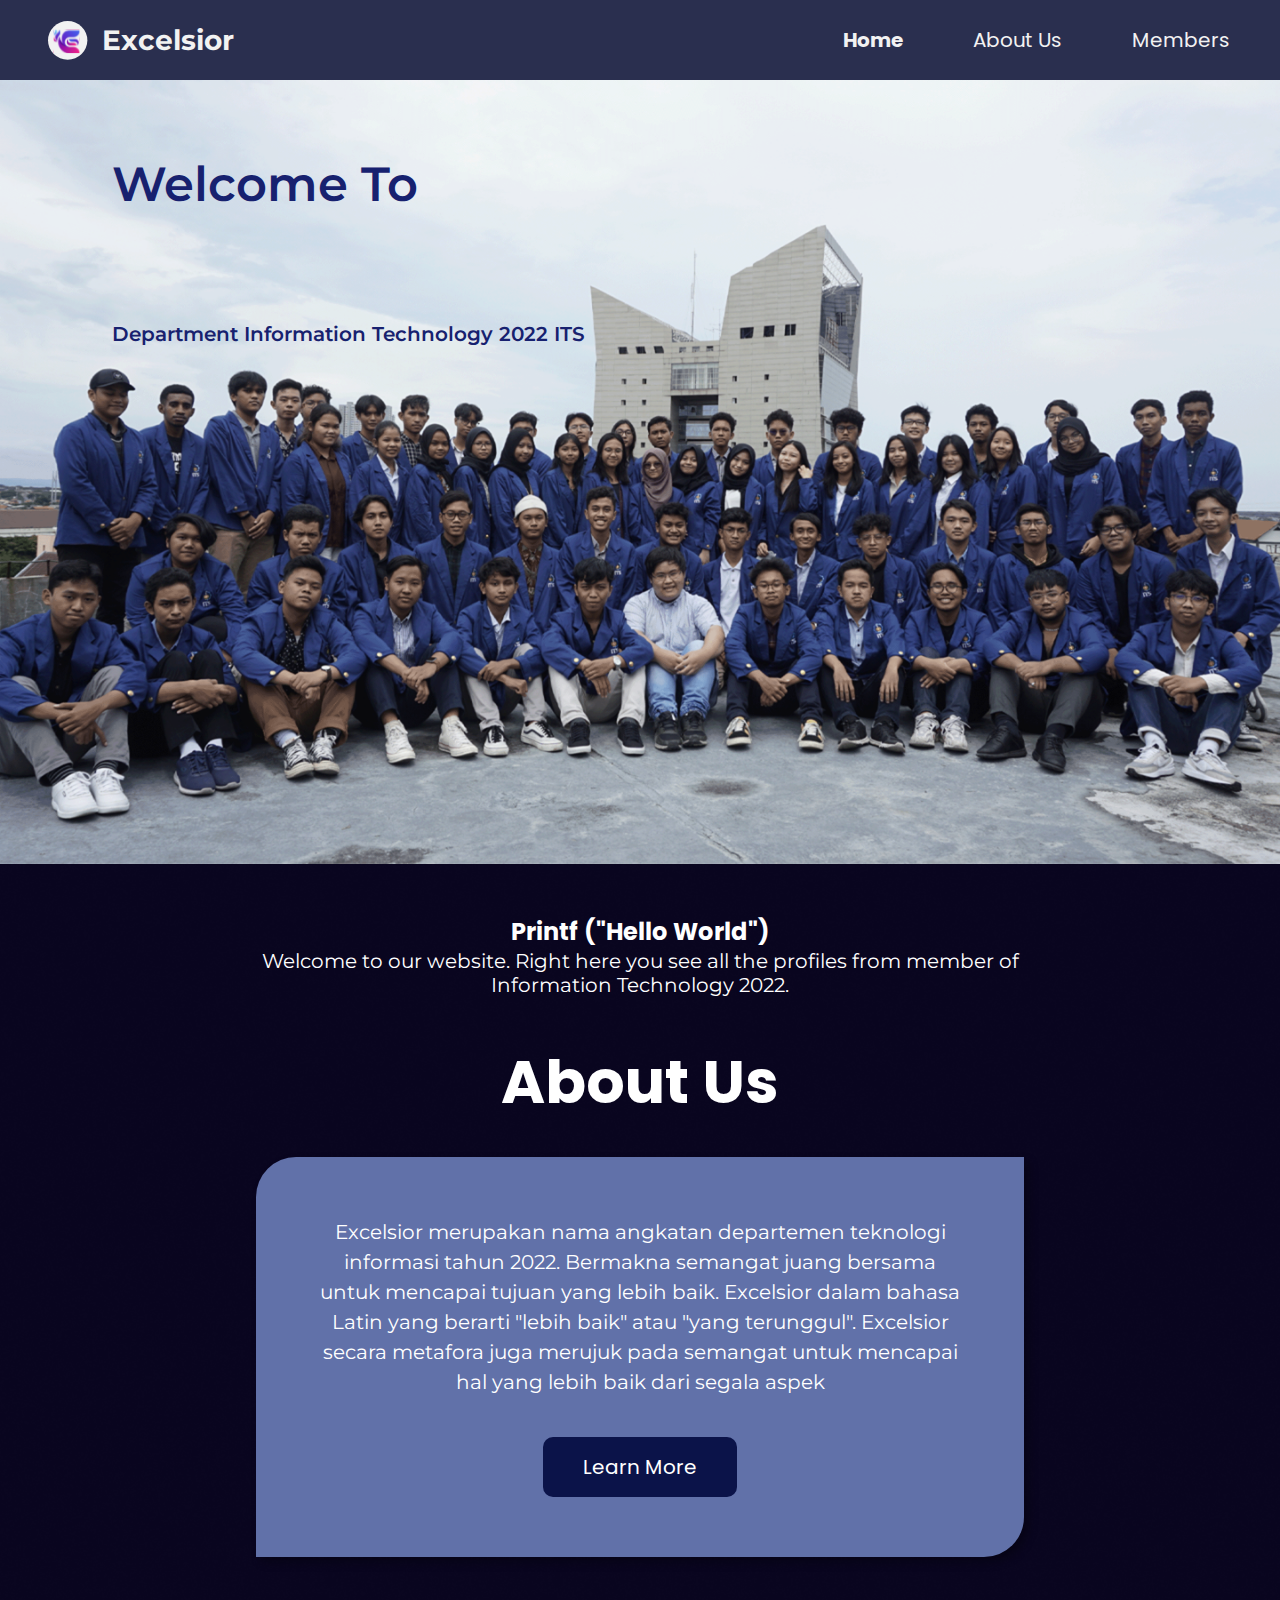
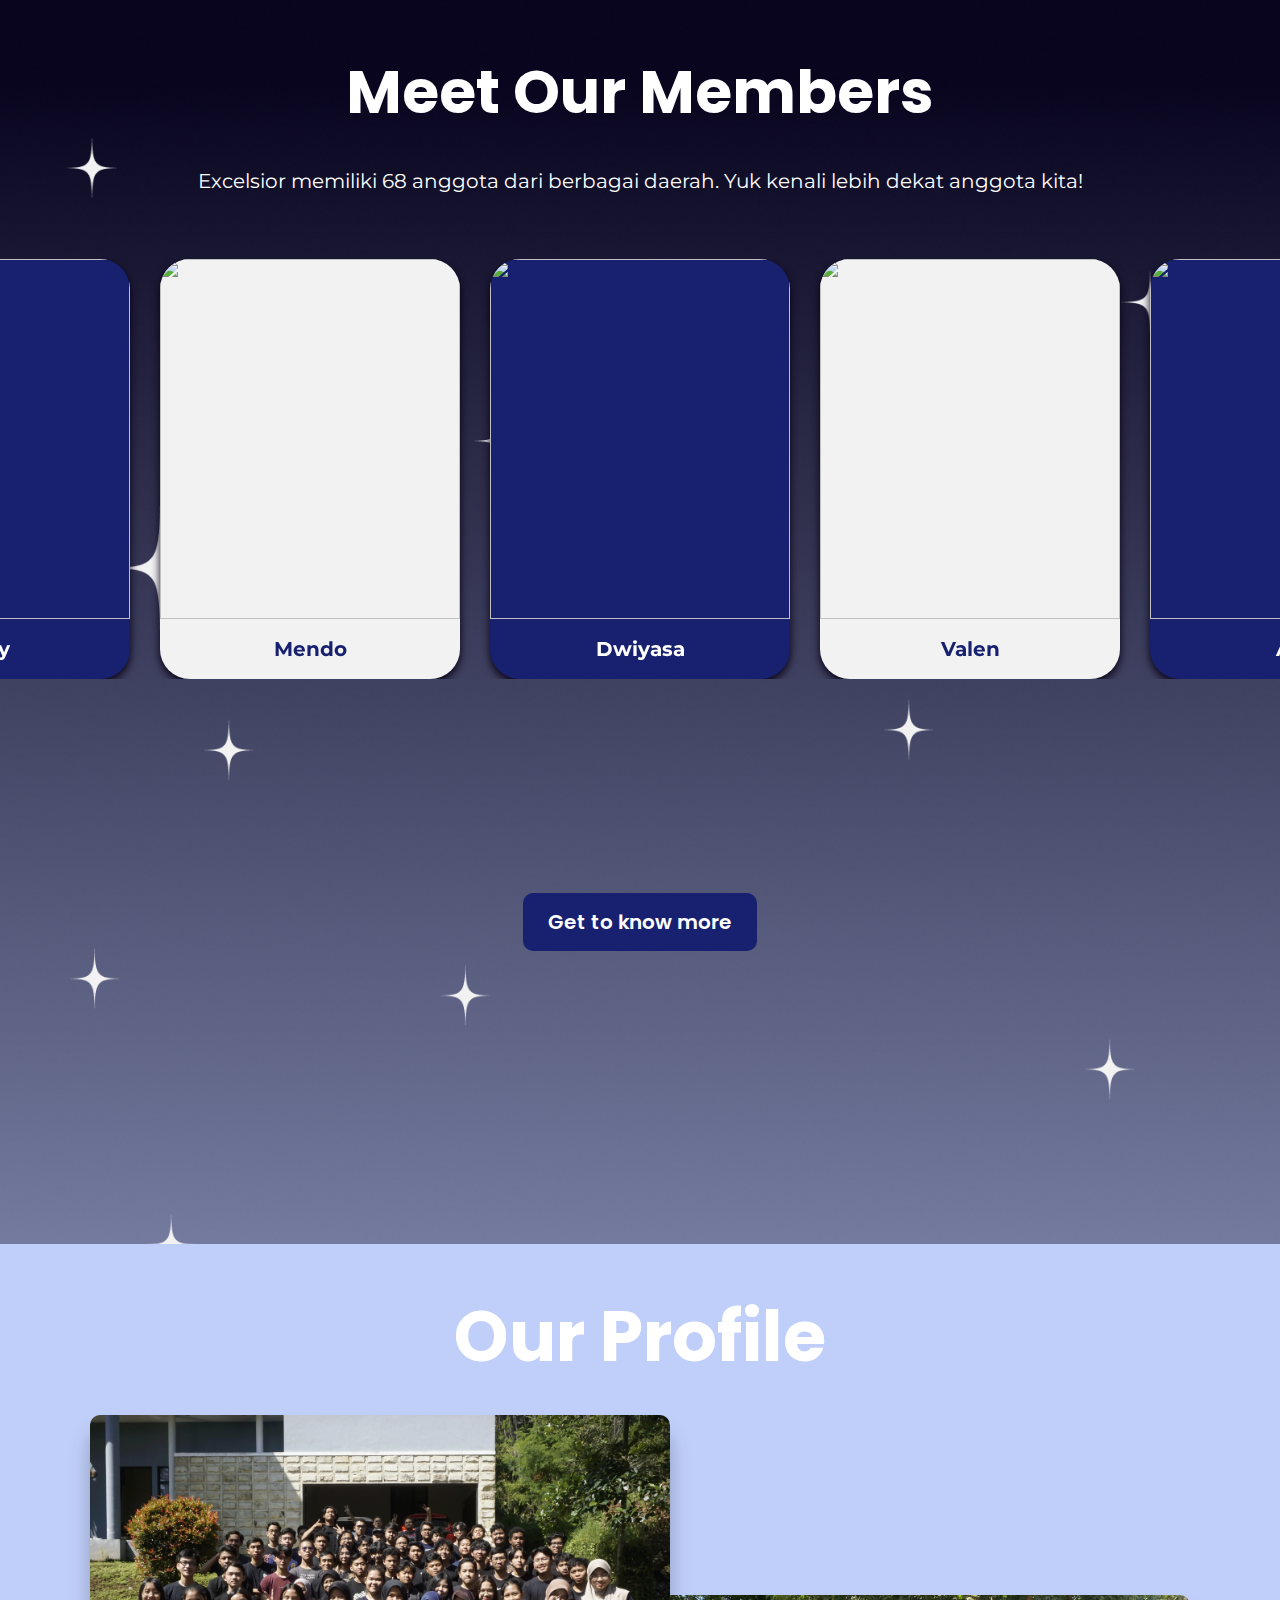
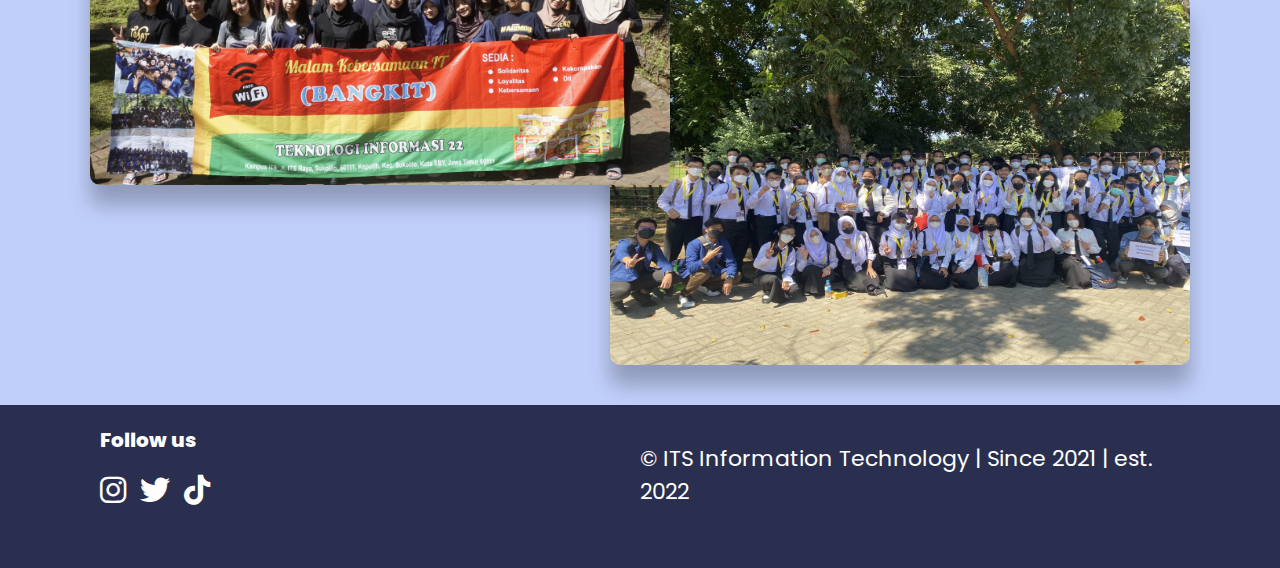
==== commit 337e0825: "haloo" ====
--- a/public/index.html
+++ b/public/index.html
@@ -21,7 +21,7 @@
     <title>Excelsior Website</title>
 </head>
 
-<body>
+<body style="overflow-x: hidden;">
     <!-- Navbar -->
     <section class="navbar">
         <!--Desktop Logo dan Nama-->
@@ -101,7 +101,9 @@
                             </p>
                         </div>
 
-                        <div class="owl-carousel owl-theme carousel-mask">
+                        <div class="owl-carousel owl-theme carousel-mask"
+                            style="overflow-x: hidden;"
+                        >
                             <!-- 1. Dwiyasa -->
                             <div class="cardb item">
                                 <div class="card">
--- a/public/css/style.css
+++ b/public/css/style.css
@@ -23,7 +23,7 @@
 body {
   height: 100vh;
   background: transparent;
-  overflow-x: hidden;
+  /* overflow-x: hidden; */
 }
 
 #bege {
@@ -209,13 +209,14 @@
 }
 
 #profile .our-profile-photos img:nth-child(1) {
-  right: -50px;
+  right: -40px;
+  bottom: 20px;
   z-index: 1;
 }
 
 #profile .our-profile-photos img:nth-child(2) {
   bottom: -160px;
-  left: -70px;
+  left: -40px;
 }
 
 /* PRINTF RESPPONSIVE*/
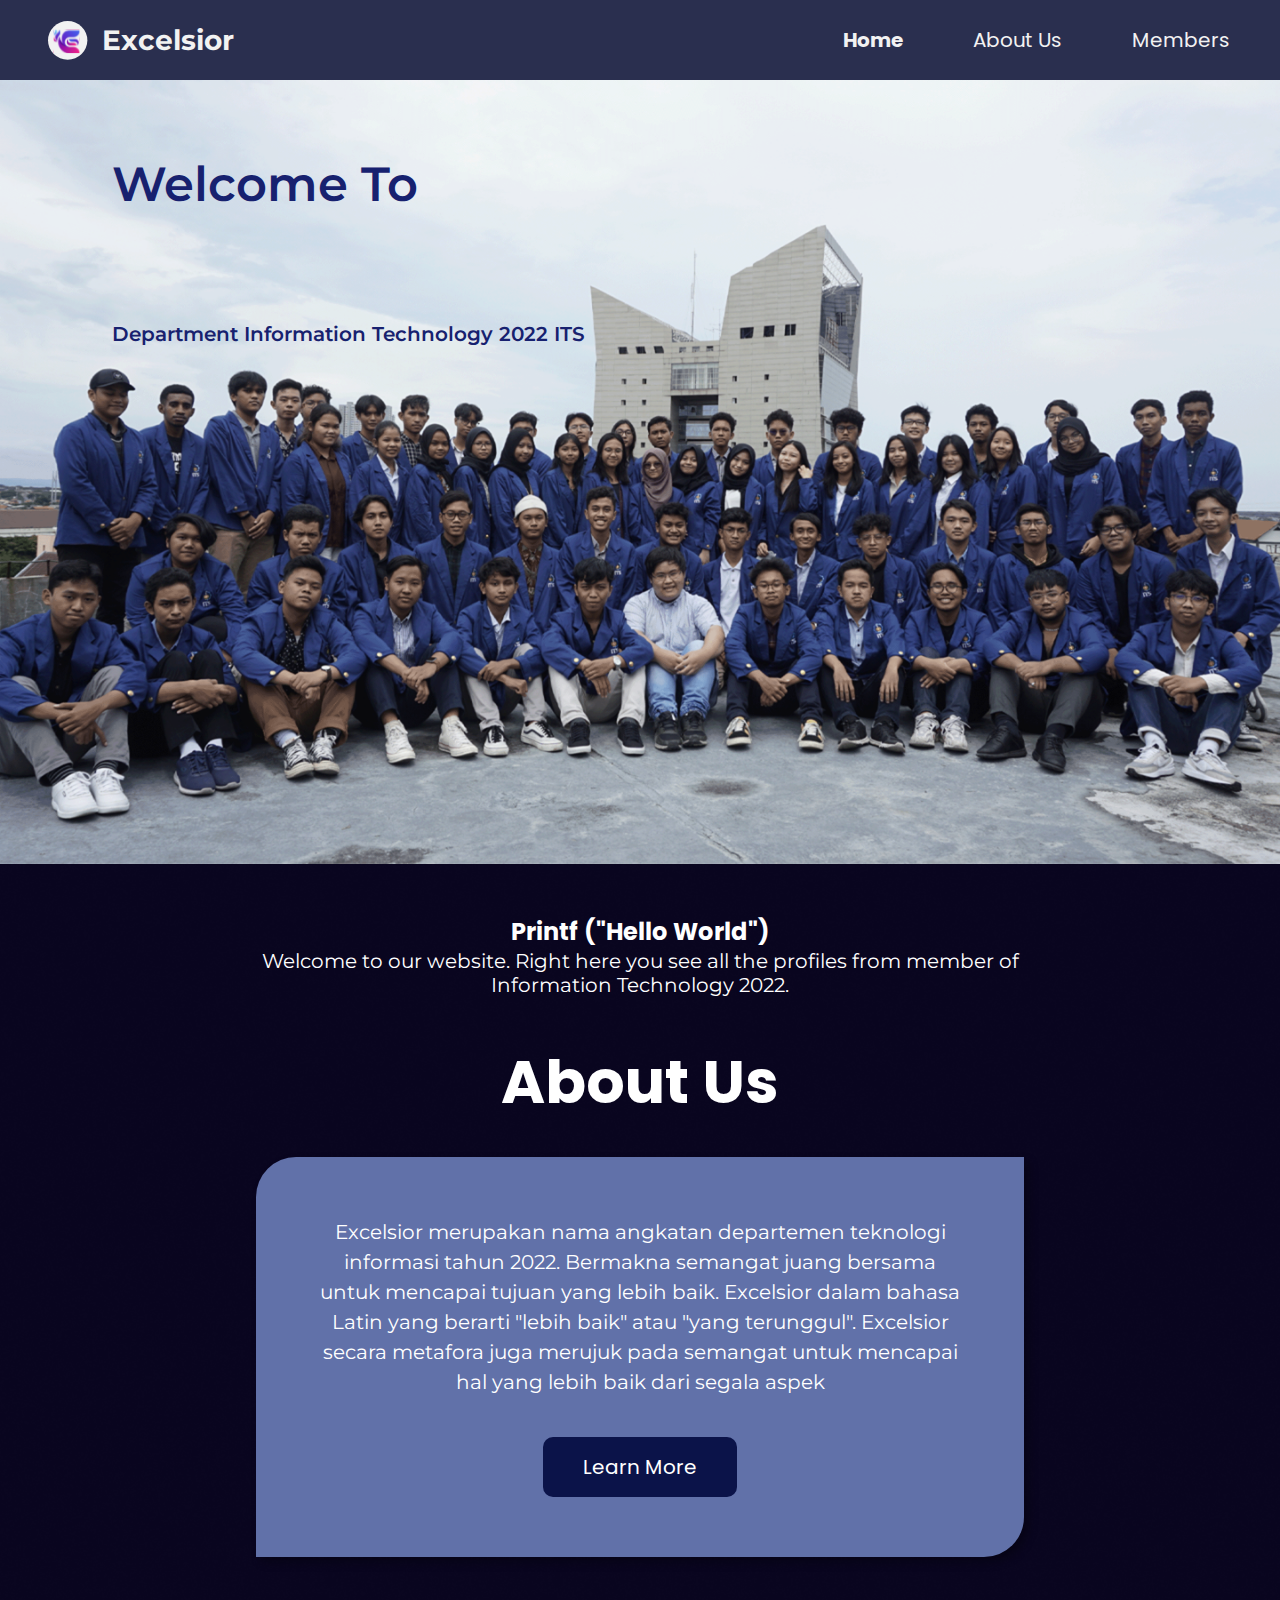
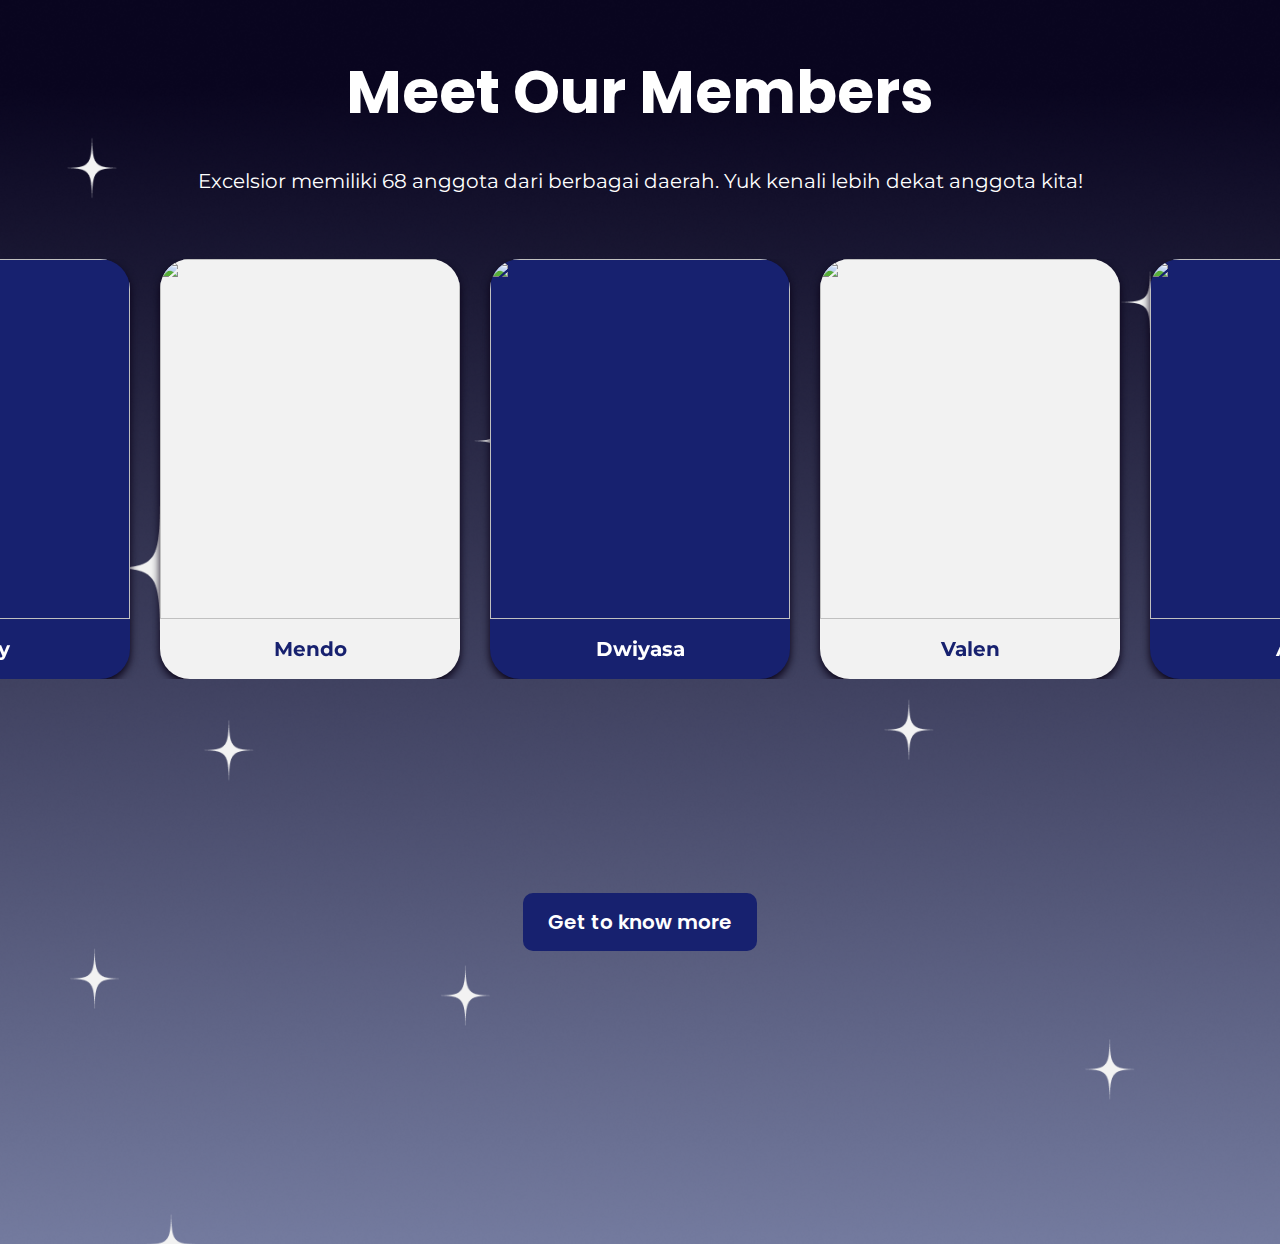
==== commit b943e3ff: "haloo lagi" ====
--- a/public/index.html
+++ b/public/index.html
@@ -21,7 +21,7 @@
     <title>Excelsior Website</title>
 </head>
 
-<body style="overflow-x: hidden;">
+<body>
     <!-- Navbar -->
     <section class="navbar">
         <!--Desktop Logo dan Nama-->
@@ -71,7 +71,7 @@
     </section>
 
     <section id="bege">
-        <section id="printf">
+        <section id="printf" style="overflow-x: hidden;">
             <!-- <div class="image" id="image"><img src="public/img/designAssets/png/star.png" alt=""></div> -->
             <div class="about-us">
                 <h4>Printf ("Hello World")</h4>
@@ -101,9 +101,7 @@
                             </p>
                         </div>
 
-                        <div class="owl-carousel owl-theme carousel-mask"
-                            style="overflow-x: hidden;"
-                        >
+                        <div class="owl-carousel owl-theme carousel-mask" style="overflow-x: hidden;">
                             <!-- 1. Dwiyasa -->
                             <div class="cardb item">
                                 <div class="card">
@@ -793,8 +791,8 @@
                 </div>
             </div>
             <!-- <div class="image1" id="image1">
-                    <img src="/img/designAssets/png/star.png" alt="">
-                </div> -->
+                        <img src="/img/designAssets/png/star.png" alt="">
+                    </div> -->
             </div>
             <section id="profile">
                 <div class="our-profile">
--- a/public/css/style.css
+++ b/public/css/style.css
@@ -23,7 +23,6 @@
 body {
   height: 100vh;
   background: transparent;
-  /* overflow-x: hidden; */
 }
 
 #bege {
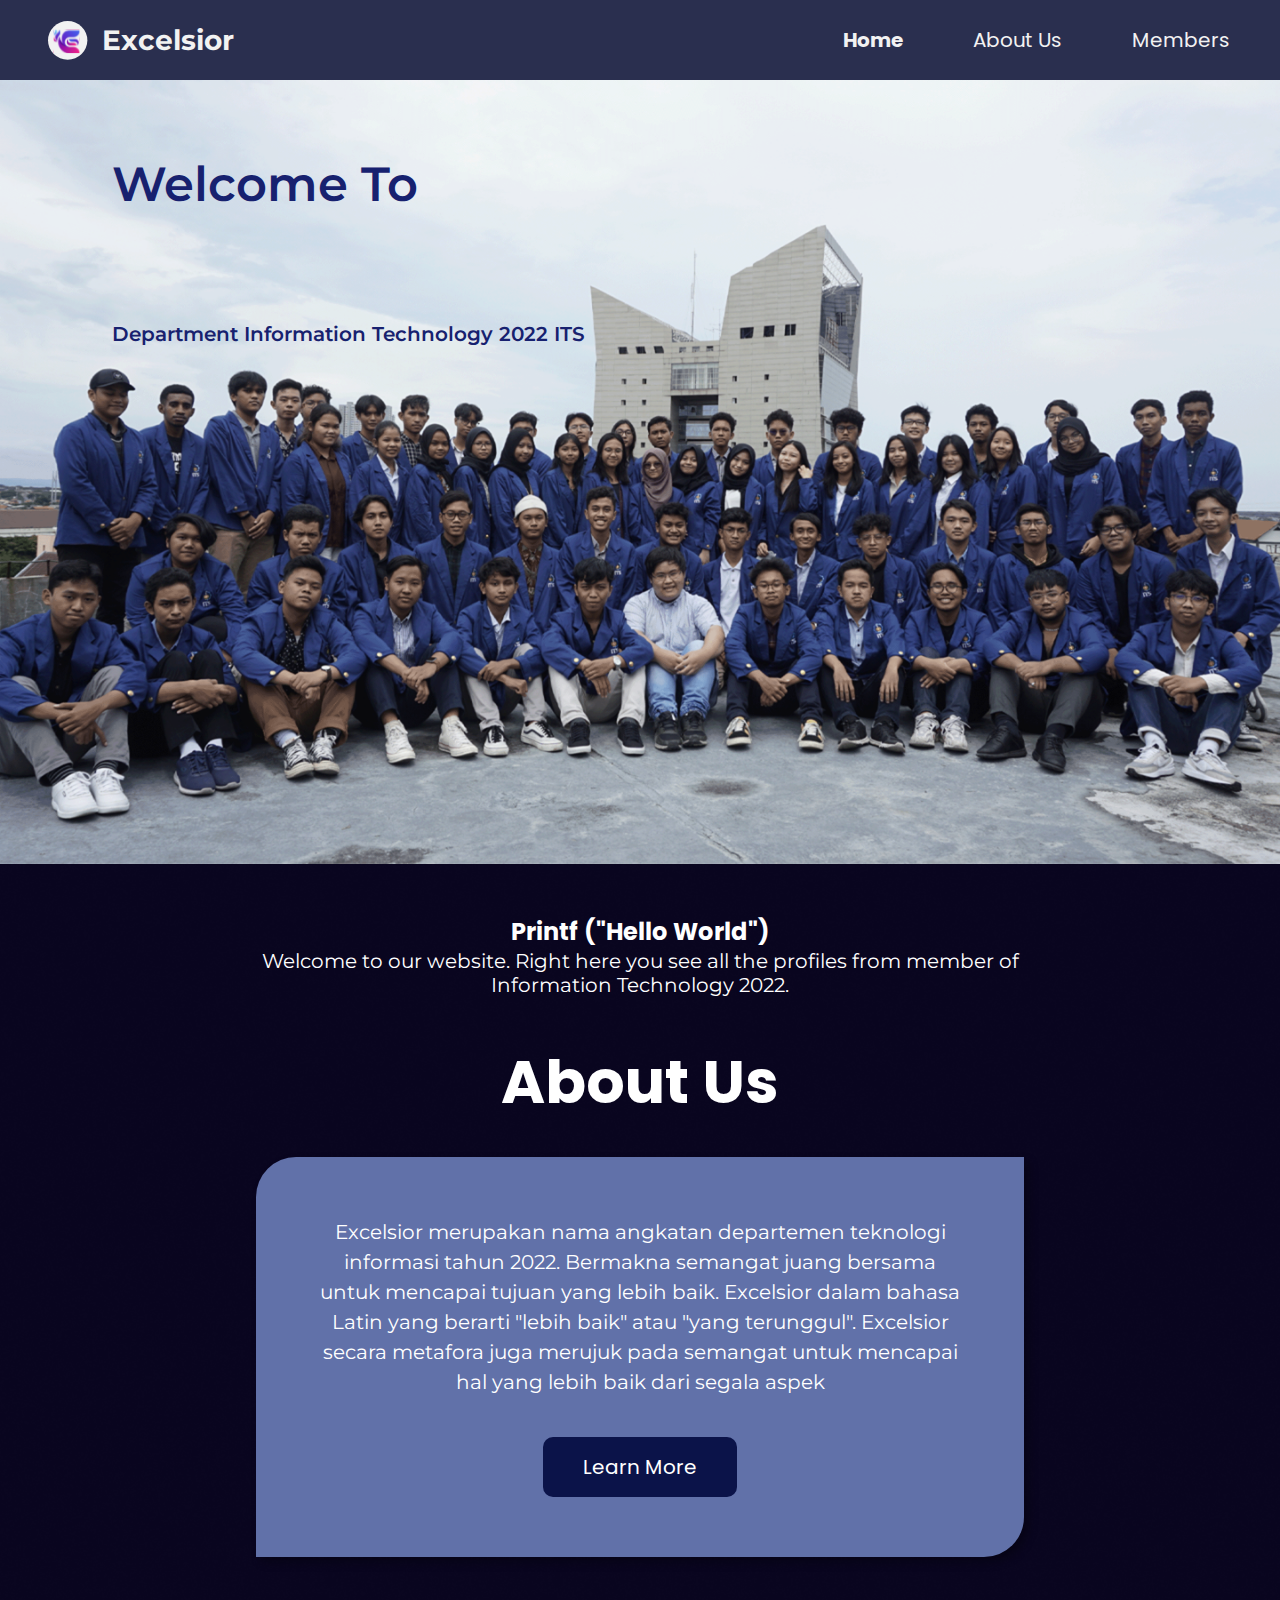
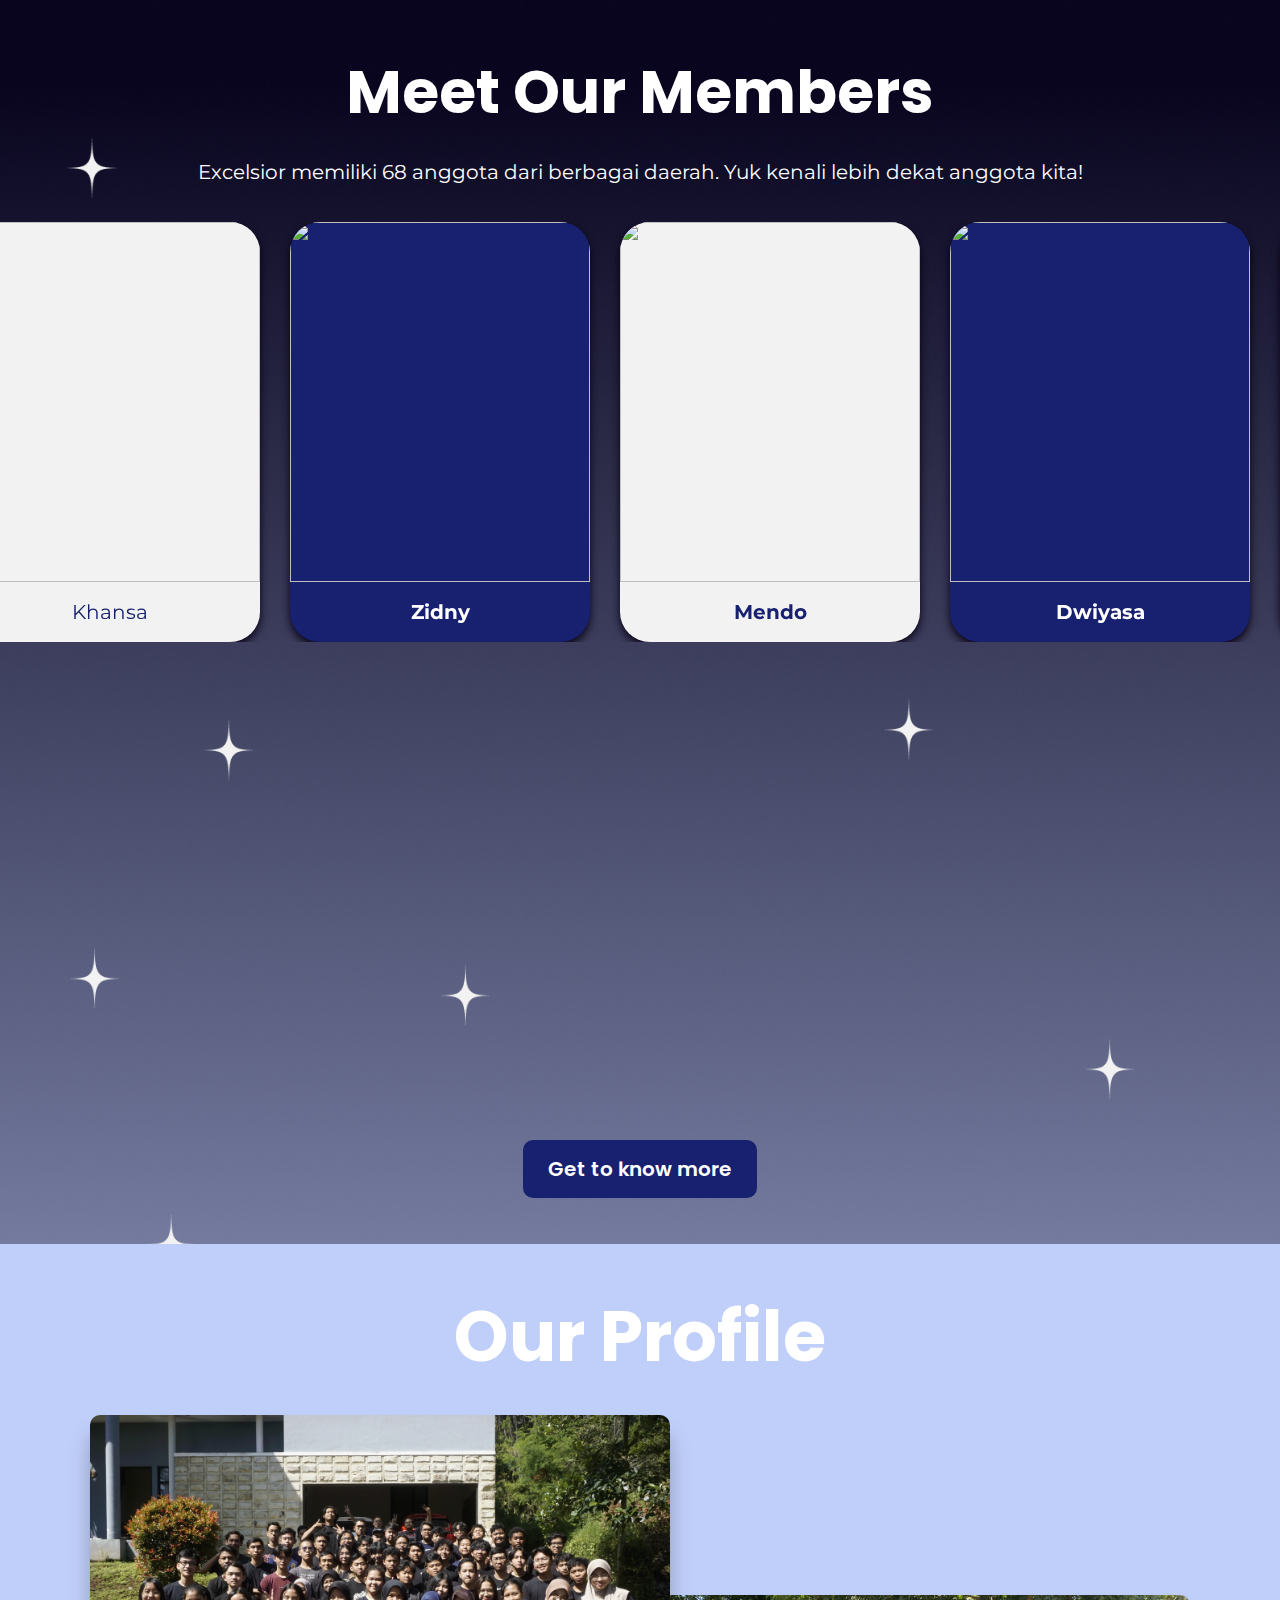
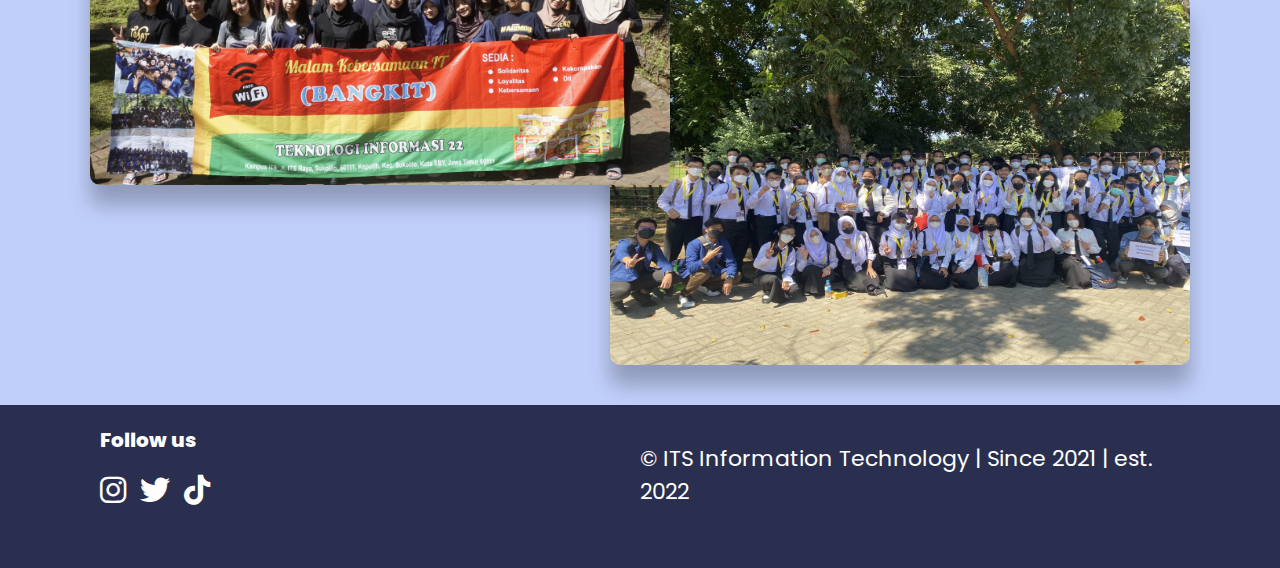
==== commit 226c44c7: "haloo lagi" ====
--- a/public/index.html
+++ b/public/index.html
@@ -71,7 +71,7 @@
     </section>
 
     <section id="bege">
-        <section id="printf" style="overflow-x: hidden;">
+        <section id="printf">
             <!-- <div class="image" id="image"><img src="public/img/designAssets/png/star.png" alt=""></div> -->
             <div class="about-us">
                 <h4>Printf ("Hello World")</h4>
@@ -89,696 +89,698 @@
                     <a href="/pages/about.html" class="btn-learn-more">Learn More</a>
                 </div>
 
-                <div id="memberss">
-                    <div class="member">
-                        <div class="member_header">
-                            <h1>Meet Our Members</h1>
-                        </div>
-                        <!-- Carousel Meet Our Members -->
-
-                        <div class="under">
-                            <p>Excelsior memiliki 68 anggota dari berbagai daerah. Yuk kenali lebih dekat anggota kita!
-                            </p>
-                        </div>
-
-                        <div class="owl-carousel owl-theme carousel-mask" style="overflow-x: hidden;">
-                            <!-- 1. Dwiyasa -->
-                            <div class="cardb item">
-                                <div class="card">
-                                    <img src="https://lh3.google.com/u/0/d/1wYquvOKTohMGZIKw2-_mGwTj52NEt9oK=w403-h951-iv1"
-                                        alt="">
-                                    <div class="cardtxt">
-                                        <p>Dwiyasa</p>
-                                    </div>
-                                </div>
+                <div id="baruu">
+                    <div id="memberss">
+                        <div class="member">
+                            <div class="member_header">
+                                <h1>Meet Our Members</h1>
                             </div>
-                            <!-- 2. Valen -->
-                            <div class="cardw item">
-                                <div class="card">
-                                    <img src="https://lh3.google.com/u/0/d/1yWU4a6FogJd0j6ms53AL4GsDUPZMe4we=w403-h951-iv1"
-                                        alt="">
-                                    <div class="cardtxt">
-                                        <p style="color: #17216f;">Valen</p>
-                                    </div>
-                                </div>
+                            <!-- Carousel Meet Our Members -->
+    
+                            <div class="under">
+                                <p>Excelsior memiliki 68 anggota dari berbagai daerah. Yuk kenali lebih dekat anggota kita!
+                                </p>
                             </div>
-                            <!-- 3. Arka -->
-                            <div class="cardb item">
-                                <div class="card">
-                                    <img src="https://lh3.google.com/u/0/d/1TBMGgJIJlauzMHqH0rG7-YB3NKwe02Pq=w403-h951-iv1"
-                                        alt="">
-                                    <div class="cardtxt">
-                                        <p>Arka</p>
-                                    </div>
-                                </div>
-                            </div>
-                            <!-- 4. Agas -->
-                            <div class="cardw item">
-                                <div class="card">
-                                    <img src="https://lh3.google.com/u/0/d/1rcPHwBbYFvzSlDswylMIPwRkHYygT0Zb=w1365-h975-iv1"
-                                        alt="">
-                                    <div class="cardtxt">
-                                        <p style="color: #17216f;">Agas</p>
-                                    </div>
-                                </div>
-                            </div>
-                            <!-- 5. Bhisma -->
-                            <div class="cardb item">
-                                <div class="card">
-                                    <img src="https://lh3.google.com/u/0/d/1136mYEzvb1Z3Po0vpT6mMadCdMys6DKF=w958-h951-iv1"
-                                        alt="">
-                                    <div class="cardtxt">
-                                        <p>Bhisma</p>
-                                    </div>
-                                </div>
-                            </div>
-                            <!-- 6. Yanuar -->
-                            <div class="cardw item">
-                                <div class="card">
-                                    <img src="https://lh3.google.com/u/0/d/1g3gOAR6ncD8t0yQYUsR_TugCFxRO3U0c=w1365-h975-iv3"
-                                        alt="">
-                                    <div class="cardtxt">
-                                        <p style="color: #17216f;">Yanuar</p>
-                                    </div>
-                                </div>
-                            </div>
-                            <!-- 7. Rea -->
-                            <div class="cardb item">
-                                <div class="card">
-                                    <img src="https://lh3.google.com/u/0/d/1AIPuHXJ_Y3SUIgYtAlKmPe0PMIDlun39=w958-h951-iv5"
-                                        alt="">
-                                    <div class="cardtxt">
-                                        <p>Rea</p>
-                                    </div>
-                                </div>
-                            </div>
-                            <!-- 8. Leo -->
-                            <div class="cardw item">
-                                <div class="card">
-                                    <img src="https://lh3.google.com/u/0/d/1SP4gSPpOuyXJDipp--8MIeRyrkQ6oZil=w958-h951-iv2"
-                                        alt="">
-                                    <div class="cardtxt">
-                                        <p style="color: #17216f;">Leo</p>
-                                    </div>
-                                </div>
-                            </div>
-                            <!-- 9. Ara -->
-                            <div class="cardb item">
-                                <div class="card">
-                                    <img src="https://lh3.google.com/u/0/d/1LPNHrkprWWhsUlpx26EeabUbS2_WoOvg=w1365-h975-iv3"
-                                        alt="">
-                                    <div class="cardtxt">
-                                        <p>Ara</p>
-                                    </div>
-                                </div>
-                            </div>
-                            <!-- 10. Monika -->
-                            <div class="cardw item">
-                                <div class="card">
-                                    <img src="https://lh3.google.com/u/0/d/1UByFo68lYUNhc-LaiBMKYralcYJ_3K1s=w403-h951-iv1"
-                                        alt="">
-                                    <div class="cardtxt">
-                                        <p style="color: #17216f;">Monika</p>
-                                    </div>
-                                </div>
-                            </div>
-                            <!-- 11. Marcel -->
-                            <div class="cardb item">
-                                <div class="card">
-                                    <img src="https://lh3.google.com/u/0/d/1NmhF-go7r1mbAU91WJAeQXXb4i-quBfF=w958-h951-iv1"
-                                        alt="">
-                                    <div class="cardtxt">
-                                        <p>Marcel</p>
-                                    </div>
-                                </div>
-                            </div>
-                            <!-- 12. Dhani -->
-                            <div class="cardw item">
-                                <div class="card">
-                                    <img src="https://lh3.google.com/u/0/d/1UZAmdpxdWy_v3zgT8uTRPzolZjlhSUSu=w403-h951-iv2"
-                                        alt="">
-                                    <div class="cardtxt">
-                                        <p style="color: #17216f;">Dhani</p>
-                                    </div>
-                                </div>
-                            </div>
-                            <!-- 13. Ellyzah -->
-                            <div class="cardb item">
-                                <div class="card">
-                                    <img src="https://lh3.google.com/u/0/d/1us1jmmJcF4MUgalC0Q3Ai5wigFA1JjNp=w403-h951-iv2"
-                                        alt="">
-                                    <div class="cardtxt">
-                                        <p>Ellyzah</p>
-                                    </div>
-                                </div>
-                            </div>
-                            <!-- 14. Rehana -->
-                            <div class="cardw item">
-                                <div class="card">
-                                    <img src="https://lh3.google.com/u/0/d/15DINnHQ8xzAmLFkR7nfmfCdOR0rShUL7=w403-h951-iv1"
-                                        alt="">
-                                    <div class="cardtxt">
-                                        <p style="color: #17216f;">Rehana</p>
-                                    </div>
-                                </div>
-                            </div>
-                            <!-- 15. Clara -->
-                            <div class="cardb item">
-                                <div class="card">
-                                    <img src="https://lh3.google.com/u/0/d/1CCq6eTqbHQtBArobJG9UvP0q-yny8Sju=w403-h951-iv1"
-                                        alt="">
-                                    <div class="cardtxt">
-                                        <p>Clara</p>
-                                    </div>
-                                </div>
-                            </div>
-                            <!-- 16. Etha -->
-                            <div class="cardw item">
-                                <div class="card">
-                                    <img src="https://lh3.google.com/u/0/d/1Jmfcg6sf7rhqAV7j1FJha0sgRJROXf8k=w403-h951-iv2"
-                                        alt="">
-                                    <div class="cardtxt">
-                                        <p style="color: #17216f;">Etha</p>
-                                    </div>
-                                </div>
-                            </div>
-                            <!-- 17. Gaby -->
-                            <div class="cardb item">
-                                <div class="card">
-                                    <img src="https://lh3.google.com/u/0/d/1xpqJOuEu85SewZAq_VbWMfuniTPclVv8=w403-h951-iv1"
-                                        alt="">
-                                    <div class="cardtxt">
-                                        <p>Gaby</p>
-                                    </div>
-                                </div>
-                            </div>
-                            <!-- 18. Sylvia -->
-                            <div class="cardw item">
-                                <div class="card">
-                                    <img src="https://lh3.google.com/u/0/d/19eEb5CrO4fw8RrauJt37wLdssZC15sH2=w403-h951-iv1"
-                                        alt="">
-                                    <div class="cardtxt">
-                                        <p style="color: #17216f;">Sylvia</p>
-                                    </div>
-                                </div>
-                            </div>
-                            <!-- 19. Wikri -->
-                            <div class="cardb item">
-                                <div class="card">
-                                    <img src="https://lh3.google.com/u/0/d/1f1cV71Uaw_Q1AVpVW3a5aSu3m77etyW6=w403-h951-iv1"
-                                        alt="">
-                                    <div class="cardtxt">
-                                        <p>Wikri</p>
-                                    </div>
-                                </div>
-                            </div>
-                            <!-- 20. Steven -->
-                            <div class="cardw item">
-                                <div class="card">
-                                    <img src="https://lh3.google.com/u/0/d/1Lns-kZ9OLFGBay0qhV1N7PGjc1g9gVYW=w403-h951-iv2"
-                                        alt="">
-                                    <div class="cardtxt">
-                                        <p style="color: #17216f;">Steven</p>
-                                    </div>
-                                </div>
-                            </div>
-                            <!-- 21. Bintang -->
-                            <div class="cardb item">
-                                <div class="card">
-                                    <img src="https://lh3.google.com/u/0/d/16Eqvhz0KnJxmhbKUJRLJxt-qBiqtpm4I=w403-h951-iv1"
-                                        alt="">
-                                    <div class="cardtxt">
-                                        <p>Bintang</p>
-                                    </div>
-                                </div>
-                            </div>
-                            <!-- 22. Caca -->
-                            <div class="cardw item">
-                                <div class="card">
-                                    <img src="https://lh3.google.com/u/0/d/1XN-YewgydiqT9HMWRGgX4v8tHgwgBdQK=w403-h951-iv1"
-                                        alt="">
-                                    <div class="cardtxt">
-                                        <p style="color: #17216f;">Caca</p>
-                                    </div>
-                                </div>
-                            </div>
-                            <!-- 23. Wilson -->
-                            <div class="cardb item">
-                                <div class="card">
-                                    <img src="https://lh3.google.com/u/0/d/18HRF745FU9cnpR4Twu0t50qKORBVeVzV=w403-h951-iv1"
-                                        alt="">
-                                    <div class="cardtxt">
-                                        <p>Wilson</p>
-                                    </div>
-                                </div>
-                            </div>
-                            <!-- 24. Epul -->
-                            <div class="cardw item">
-                                <div class="card">
-                                    <img src="https://lh3.google.com/u/0/d/1tejDouYD_vErXXGygebEtNARBjD9WIOc=w403-h951-iv1"
-                                        alt="">
-                                    <div class="cardtxt">
-                                        <p style="color: #17216f;">Epul</p>
-                                    </div>
-                                </div>
-                            </div>
-                            <!-- 25. Faishal -->
-                            <div class="cardb item">
-                                <div class="card">
-                                    <img src="https://lh3.google.com/u/0/d/1_P7DXoJy99u30IRnMT8mQe1c2xAXJFXH=w403-h951-iv1"
-                                        alt="">
-                                    <div class="cardtxt">
-                                        <p>Faishal</p>
-                                    </div>
-                                </div>
-                            </div>
-                            <!-- 26. Yuma -->
-                            <div class="cardw item">
-                                <div class="card">
-                                    <img src="https://lh3.google.com/u/0/d/1B88S3CKz5a8YiYAiOBr8KlKtHQgjlIpb=w403-h951-iv1"
-                                        alt="">
-                                    <div class="cardtxt">
-                                        <p style="color: #17216f;">Yuma</p>
-                                    </div>
-                                </div>
-                            </div>
-                            <!-- 27. Atha -->
-                            <div class="cardb item">
-                                <div class="card">
-                                    <img src="https://lh3.google.com/u/0/d/11E9z7CLpUw8uk9XOTQSC18POAiIoA35t=w403-h951-iv2"
-                                        alt="">
-                                    <div class="cardtxt">
-                                        <p>Atha</p>
-                                    </div>
-                                </div>
-                            </div>
-                            <!-- 28. Adi -->
-                            <div class="cardw item">
-                                <div class="card">
-                                    <img src="https://lh3.google.com/u/0/d/1EKDq8bn8bE4x4K8aiyDMpiB1o_R6oaMl=w403-h951-iv1"
-                                        alt="">
-                                    <div class="cardtxt">
-                                        <p style="color: #17216f;">Adi</p>
-                                    </div>
-                                </div>
-                            </div>
-                            <!-- 29. Afif -->
-                            <div class="cardb item">
-                                <div class="card">
-                                    <img src="https://lh3.google.com/u/0/d/1vWxB7nZ7BEnEBtEAU2TirmouhE5slapq=w403-h951-iv1"
-                                        alt="">
-                                    <div class="cardtxt">
-                                        <p>Afif</p>
-                                    </div>
-                                </div>
-                            </div>
-                            <!-- 30. Adfi -->
-                            <div class="cardw item">
-                                <div class="card">
-                                    <img src="https://lh3.google.com/u/0/d/1gilqqzElduu6BHLsuWRsknmoQ6G7wsQL=w403-h951-iv1"
-                                        alt="">
-                                    <div class="cardtxt">
-                                        <p style="color: #17216f;">Adfi</p>
-                                    </div>
-                                </div>
-                            </div>
-                            <!-- 31. Aji -->
-                            <div class="cardb item">
-                                <div class="card">
-                                    <img src="https://lh3.google.com/u/0/d/1IpEV5Pffv8RbaRaQ3XfGlDNYYidx2K2o=w403-h951-iv1"
-                                        alt="">
-                                    <div class="cardtxt">
-                                        <p>Aji</p>
-                                    </div>
-                                </div>
-                            </div>
-                            <!-- 32. Zahra -->
-                            <div class="cardw item">
-                                <div class="card">
-                                    <img src="https://lh3.google.com/u/0/d/1y6uGOu-8PKZMudZRYcGCZRAOGln67zst=w403-h951-iv1"
-                                        alt="">
-                                    <div class="cardtxt">
-                                        <p style="color: #17216f;">Zahra</p>
-                                    </div>
-                                </div>
-                            </div>
-                            <!-- 33. Jacinta -->
-                            <div class="cardb item">
-                                <div class="card">
-                                    <img src="https://lh3.google.com/u/0/d/1IxXONvovSfWjB6cRZTQTNs3PTgMN1X1X=w403-h951-iv1"
-                                        alt="">
-                                    <div class="cardtxt">
-                                        <p>Jacinta</p>
-                                    </div>
-                                </div>
-                            </div>
-                            <!-- 34. Michael -->
-                            <div class="cardw item">
-                                <div class="card">
-                                    <img src="https://lh3.google.com/u/0/d/1HMJMiErj2bOVJyvwnyGq4qry72JgHqQX=w403-h951-iv3"
-                                        alt="">
-                                    <div class="cardtxt">
-                                        <p style="color: #17216f;">Michael</p>
-                                    </div>
-                                </div>
-                            </div>
-                            <!-- 35. Hafizh -->
-                            <div class="cardb item">
-                                <div class="card">
-                                    <img src="https://lh3.google.com/u/0/d/1lL71LgKdy-bwk3QefP4DAhQhAnVch6CY=w403-h951-iv1"
-                                        alt="">
-                                    <div class="cardtxt">
-                                        <p>Hafizh</p>
-                                    </div>
-                                </div>
-                            </div>
-                            <!-- 36. Dito -->
-                            <div class="cardw item">
-                                <div class="card">
-                                    <img src="https://lh3.google.com/u/0/d/1UEunCoWq8UaaV2Yotu9rL5Z_q9pMkbPG=w403-h951-iv1"
-                                        alt="">
-                                    <div class="cardtxt">
-                                        <p style="color: #17216f;">Dito</p>
-                                    </div>
-                                </div>
-                            </div>
-                            <!-- 37. Ilhan -->
-                            <div class="cardb item">
-                                <div class="card">
-                                    <img src="https://lh3.google.com/u/0/d/1jnaeY1QqdqJKWswgXJBMnxU6pduJH5qa=w403-h951-iv1"
-                                        alt="">
-                                    <div class="cardtxt">
-                                        <p>Ilhan</p>
-                                    </div>
-                                </div>
-                            </div>
-                            <!-- 38. Nicho -->
-                            <div class="cardw item">
-                                <div class="card">
-                                    <img src="https://lh3.google.com/u/0/d/1OnQyarrAMUA6428hWxT0gns_0se7c5qr=w403-h951-iv2"
-                                        alt="">
-                                    <div class="cardtxt">
-                                        <p style="color: #17216f;">Nicho</p>
-                                    </div>
-                                </div>
-                            </div>
-                            <!-- 39. David -->
-                            <div class="cardb item">
-                                <div class="card">
-                                    <img src="https://lh3.google.com/u/0/d/1adgPxSCcxwSffWLja-P95kJnN7dVa6z3=w403-h951-iv1"
-                                        alt="">
-                                    <div class="cardtxt">
-                                        <p>David</p>
-                                    </div>
-                                </div>
-                            </div>
-                            <!-- 40. Dimas -->
-                            <div class="cardw item">
-                                <div class="card">
-                                    <img src="https://lh3.google.com/u/0/d/1AOKYD9R_zKNOdbtZ0H8FY-x_Cll4EbBz=w403-h951-iv1"
-                                        alt="">
-                                    <div class="cardtxt">
-                                        <p style="color: #17216f;">Dimas</p>
-                                    </div>
-                                </div>
-                            </div>
-                            <!-- 41. Gilang -->
-                            <div class="cardb item">
-                                <div class="card">
-                                    <img src="https://lh3.google.com/u/0/d/1MjIotx4qDGY0w9w-L9U105H22DM2e6Gj=w403-h951-iv1"
-                                        alt="">
-                                    <div class="cardtxt">
-                                        <p>Gilang</p>
-                                    </div>
-                                </div>
-                            </div>
-                            <!-- 42. Imam -->
-                            <div class="cardw item">
-                                <div class="card">
-                                    <img src="https://lh3.google.com/u/0/d/1HN5X8fAsX30RoS-nbMD8g3uyPqfc6pud=w403-h951-iv1"
-                                        alt="">
-                                    <div class="cardtxt">
-                                        <p style="color: #17216f;">Imam</p>
-                                    </div>
-                                </div>
-                            </div>
-                            <!-- 43. Angel -->
-                            <div class="cardb item">
-                                <div class="card">
-                                    <img src="https://lh3.google.com/u/0/d/13uUMJZfhtis9JkgPN3d4dRkuEXJ9fE0E=w403-h951-iv1"
-                                        alt="">
-                                    <div class="cardtxt">
-                                        <p>Angel</p>
-                                    </div>
-                                </div>
-                            </div>
-                            <!-- 44. Arsy -->
-                            <div class="cardw item">
-                                <div class="card">
-                                    <img src="https://lh3.google.com/u/0/d/1oSpLvy-74H4d9joJxfTAiJ3rno1dApGC=w403-h951-iv1"
-                                        alt="">
-                                    <div class="cardtxt">
-                                        <p style="color: #17216f;">Arsy</p>
-                                    </div>
-                                </div>
-                            </div>
-                            <!-- 45. Arsyad -->
-                            <div class="cardb item">
-                                <div class="card">
-                                    <img src="https://lh3.google.com/u/0/d/1UIW2bvKMl_KUTGAl9DRXMftr3uWOBqEH=w403-h951-iv1"
-                                        alt="">
-                                    <div class="cardtxt">
-                                        <p>Arsyad</p>
-                                    </div>
-                                </div>
-                            </div>
-                            <!-- 46. Heze -->
-                            <div class="cardw item">
-                                <div class="card">
-                                    <img src="https://lh3.google.com/u/0/d/1jvVP0dzEzbnrsX2zilsbtPK4FtX9yih1=w403-h951-iv1"
-                                        alt="">
-                                    <div class="cardtxt">
-                                        <p style="color: #17216f;">Heze</p>
-                                    </div>
-                                </div>
-                            </div>
-                            <!-- 47. Ditya -->
-                            <div class="cardb item">
-                                <div class="card">
-                                    <img src="https://lh3.google.com/u/0/d/1wc1PBv0jUwGJIJmjt2Xu25zxW34tK_CQ=w403-h951-iv1"
-                                        alt="">
-                                    <div class="cardtxt">
-                                        <p>Ditya</p>
-                                    </div>
-                                </div>
-                            </div>
-                            <!-- 48. Zidan -->
-                            <div class="cardw item">
-                                <div class="card">
-                                    <img src="https://lh3.google.com/u/0/d/1lIhD0OcCInzQjVad0TxMgvh66X1d-yuA=w403-h951-iv2"
-                                        alt="">
-                                    <div class="cardtxt">
-                                        <p style="color: #17216f;">Zidan</p>
-                                    </div>
-                                </div>
-                            </div>
-                            <!-- 49. Aras -->
-                            <div class="cardb item">
-                                <div class="card">
-                                    <img src="https://lh3.google.com/u/0/d/1j1LSR0KvMnwhqcdqcOxvw8S5paCGQzWs=w403-h951-iv1"
-                                        alt="">
-                                    <div class="cardtxt">
-                                        <p>Aras</p>
-                                    </div>
-                                </div>
-                            </div>
-                            <!-- 50. Alma -->
-                            <div class="cardw item">
-                                <div class="card">
-                                    <img src="https://lh3.google.com/u/0/d/1rv3hNVynLZImM1XstvScDz5NHXo7Lkvh=w403-h951-iv2"
-                                        alt="">
-                                    <div class="cardtxt">
-                                        <p style="color: #17216f;">Alma</p>
-                                    </div>
-                                </div>
-                            </div>
-                            <!-- 51. Awang -->
-                            <div class="cardb item">
-                                <div class="card">
-                                    <img src="https://lh3.google.com/u/0/d/1dwpnKGQXMsBYkiYiwCKHXM5WjMW647p7=w403-h951-iv1"
-                                        alt="">
-                                    <div class="cardtxt">
-                                        <p>Awang</p>
-                                    </div>
-                                </div>
-                            </div>
-                            <!-- 52. Krisna -->
-                            <div class="cardw item">
-                                <div class="card">
-                                    <img src="https://lh3.google.com/u/0/d/1p1xppUQfnBJ3SeyoL9KQ7pq-Q7K0RhtG=w403-h951-iv1"
-                                        alt="">
-                                    <div class="cardtxt">
-                                        <p style="color: #17216f;">Krisna</p>
-                                    </div>
-                                </div>
-                            </div>
-                            <!-- 53. Dani -->
-                            <div class="cardb item">
-                                <div class="card">
-                                    <img src="https://lh3.google.com/u/0/d/1n1xlNcEZPsjEJsb3XlhTbVhSsIHh19Ac=w403-h951-iv1"
-                                        alt="">
-                                    <div class="cardtxt">
-                                        <p>Dani</p>
-                                    </div>
-                                </div>
-                            </div>
-                            <!-- 54. Qobus -->
-                            <div class="cardw item">
-                                <div class="card">
-                                    <img src="https://lh3.google.com/u/0/d/1vNDpRbs5amsKD794RYtRm_EOm1h90bbF=w403-h951-iv1"
-                                        alt="">
-                                    <div class="cardtxt">
-                                        <p style="color: #17216f;">Qobus</p>
-                                    </div>
-                                </div>
-                            </div>
-                            <!-- 55. Rafi -->
-                            <div class="cardb item">
-                                <div class="card">
-                                    <img src="https://lh3.google.com/u/0/d/187ATdVIxeP-V9faYzTON-DhJb79xJk19=w403-h951-iv2"
-                                        alt="">
-                                    <div class="cardtxt">
-                                        <p>Rafi</p>
-                                    </div>
-                                </div>
-                            </div>
-                            <!-- 56. Rapper -->
-                            <div class="cardw item">
-                                <div class="card">
-                                    <img src="https://lh3.google.com/u/0/d/1AvzUn7f9jAyP5BhXM3OvHEV9wJ5xQmDZ=w403-h951-iv2"
-                                        alt="">
-                                    <div class="cardtxt">
-                                        <p style="color: #17216f;">Rapper</p>
-                                    </div>
-                                </div>
-                            </div>
-                            <!-- 57. Hafiz -->
-                            <div class="cardb item">
-                                <div class="card">
-                                    <img src="https://lh3.google.com/u/0/d/15NgqYG1cGElCnZT4h3Y82Q3j7XZIDQBi=w403-h951-iv1"
-                                        alt="">
-                                    <div class="cardtxt">
-                                        <p>Hafiz</p>
-                                    </div>
-                                </div>
-                            </div>
-                            <!-- 58. Jojo -->
-                            <div class="cardw item">
-                                <div class="card">
-                                    <img src="https://lh3.google.com/u/0/d/1AX0r6QdhZW2brBiiycw-PbrJ6Trk0axA=w403-h951-iv1"
-                                        alt="">
-                                    <div class="cardtxt">
-                                        <p style="color: #17216f;">Jojo</p>
-                                    </div>
-                                </div>
-                            </div>
-                            <!-- 59. Salomo -->
-                            <div class="cardb item">
-                                <div class="card">
-                                    <img src="https://lh3.google.com/u/0/d/1GjsQdF6byIaL4BZdbp-woDHoZhztWaPB=w403-h951-iv1"
-                                        alt="">
-                                    <div class="cardtxt">
-                                        <p>Salomo</p>
-                                    </div>
-                                </div>
-                            </div>
-                            <!-- 60. Azka -->
-                            <div class="cardw item">
-                                <div class="card">
-                                    <img src="https://lh3.google.com/u/0/d/1_T9F9k6UBuS5J8YfOwR7rXSMvO1W2BUv=w403-h951-iv1"
-                                        alt="">
-                                    <div class="cardtxt">
-                                        <p style="color: #17216f;">Azka</p>
-                                    </div>
-                                </div>
-                            </div>
-                            <!-- 61. Zaki -->
-                            <div class="cardb item">
-                                <div class="card">
-                                    <img src="https://lh3.google.com/u/0/d/10E9ftq4AeS0r_cihWiyCuafKwH2bmpmo=w403-h951-iv1"
-                                        alt="">
-                                    <div class="cardtxt">
-                                        <p>Zaki</p>
-                                    </div>
-                                </div>
-                            </div>
-                            <!-- 62. Dhimaz -->
-                            <div class="cardw item">
-                                <div class="card">
-                                    <img src="https://lh3.google.com/u/0/d/1-JTl0YZGqBlkBvX27rqa2ovtBsi2mG18=w403-h951-iv1"
-                                        alt="">
-                                    <div class="cardtxt">
-                                        <p style="color: #17216f;">Dhimaz</p>
-                                    </div>
-                                </div>
-                            </div>
-                            <!-- 63. Vian -->
-                            <div class="cardb item">
-                                <div class="card">
-                                    <img src="https://lh3.google.com/u/0/d/1iGEyf2h6_BB3iWYTcoOwKHwFYbiAwWfA=w403-h951-iv1"
-                                        alt="">
-                                    <div class="cardtxt">
-                                        <p>Vian</p>
-                                    </div>
-                                </div>
-                            </div>
-                            <!-- 64. Sighra -->
-                            <div class="cardw item">
-                                <div class="card">
-                                    <img src="https://lh3.google.com/u/0/d/1huRtKyPrkYibsvhKHAjJlTQxwQ4cW03e=w403-h951-iv1"
-                                        alt="">
-                                    <div class="cardtxt">
-                                        <p style="color: #17216f;">Sighra</p>
-                                    </div>
-                                </div>
-                            </div>
-                            <!-- 65. Stephanie -->
-                            <div class="cardb item">
-                                <div class="card">
-                                    <img src="https://lh3.google.com/u/0/d/14mbAx2M6ZisNUYJXrUixYuHVZNDrRtJv=w403-h951-iv2"
-                                        alt="">
-                                    <div class="cardtxt">
-                                        <p>Stephanie</p>
-                                    </div>
-                                </div>
-                            </div>
-                            <!-- 66. Khansa -->
-                            <div class="cardw item">
-                                <div class="card">
-                                    <img src="https://lh3.google.com/u/0/d/1Q2aHVrqnPkwOXZrhcvi9eLvKX-0x8_BP=w403-h951-iv1"
-                                        alt="">
-                                    <div class="cardtxt">
-                                        <p style="color: #17216f;">Khansa</p>
-                                    </div>
-                                </div>
-                            </div>
-                            <!-- 67. Zidny -->
-                            <div class="cardb item">
-                                <div class="card">
-                                    <img src="https://lh3.google.com/u/0/d/1mUB9-QQMpLQ8FSVZZ-LH04Pj8GC0uQfo=w403-h951-iv1"
-                                        alt="">
-                                    <div class="cardtxt">
-                                        <p>Zidny</p>
-                                    </div>
-                                </div>
-                            </div>
-                            <!-- 68. Mendo -->
-                            <div class="cardw item">
-                                <div class="card">
-                                    <img src="https://lh3.google.com/u/0/d/1A1EQYHVl_tu3x3Vwx_21212hY9aKDs72=w403-h951-iv1"
-                                        alt="">
-                                    <div class="cardtxt">
-                                        <p style="color: #17216f;">Mendo</p>
+    
+                            <div class="owl-carousel owl-theme carousel-mask" style="overflow-x: hidden;">
+                                <!-- 1. Dwiyasa -->
+                                <div class="cardb item">
+                                    <div class="card">
+                                        <img src="https://lh3.google.com/u/0/d/1wYquvOKTohMGZIKw2-_mGwTj52NEt9oK=w403-h951-iv1"
+                                            alt="">
+                                        <div class="cardtxt">
+                                            <p>Dwiyasa</p>
+                                        </div>
+                                    </div>
+                                </div>
+                                <!-- 2. Valen -->
+                                <div class="cardw item">
+                                    <div class="card">
+                                        <img src="https://lh3.google.com/u/0/d/1yWU4a6FogJd0j6ms53AL4GsDUPZMe4we=w403-h951-iv1"
+                                            alt="">
+                                        <div class="cardtxt">
+                                            <p style="color: #17216f;">Valen</p>
+                                        </div>
+                                    </div>
+                                </div>
+                                <!-- 3. Arka -->
+                                <div class="cardb item">
+                                    <div class="card">
+                                        <img src="https://lh3.google.com/u/0/d/1TBMGgJIJlauzMHqH0rG7-YB3NKwe02Pq=w403-h951-iv1"
+                                            alt="">
+                                        <div class="cardtxt">
+                                            <p>Arka</p>
+                                        </div>
+                                    </div>
+                                </div>
+                                <!-- 4. Agas -->
+                                <div class="cardw item">
+                                    <div class="card">
+                                        <img src="https://lh3.google.com/u/0/d/1rcPHwBbYFvzSlDswylMIPwRkHYygT0Zb=w1365-h975-iv1"
+                                            alt="">
+                                        <div class="cardtxt">
+                                            <p style="color: #17216f;">Agas</p>
+                                        </div>
+                                    </div>
+                                </div>
+                                <!-- 5. Bhisma -->
+                                <div class="cardb item">
+                                    <div class="card">
+                                        <img src="https://lh3.google.com/u/0/d/1136mYEzvb1Z3Po0vpT6mMadCdMys6DKF=w958-h951-iv1"
+                                            alt="">
+                                        <div class="cardtxt">
+                                            <p>Bhisma</p>
+                                        </div>
+                                    </div>
+                                </div>
+                                <!-- 6. Yanuar -->
+                                <div class="cardw item">
+                                    <div class="card">
+                                        <img src="https://lh3.google.com/u/0/d/1g3gOAR6ncD8t0yQYUsR_TugCFxRO3U0c=w1365-h975-iv3"
+                                            alt="">
+                                        <div class="cardtxt">
+                                            <p style="color: #17216f;">Yanuar</p>
+                                        </div>
+                                    </div>
+                                </div>
+                                <!-- 7. Rea -->
+                                <div class="cardb item">
+                                    <div class="card">
+                                        <img src="https://lh3.google.com/u/0/d/1AIPuHXJ_Y3SUIgYtAlKmPe0PMIDlun39=w958-h951-iv5"
+                                            alt="">
+                                        <div class="cardtxt">
+                                            <p>Rea</p>
+                                        </div>
+                                    </div>
+                                </div>
+                                <!-- 8. Leo -->
+                                <div class="cardw item">
+                                    <div class="card">
+                                        <img src="https://lh3.google.com/u/0/d/1SP4gSPpOuyXJDipp--8MIeRyrkQ6oZil=w958-h951-iv2"
+                                            alt="">
+                                        <div class="cardtxt">
+                                            <p style="color: #17216f;">Leo</p>
+                                        </div>
+                                    </div>
+                                </div>
+                                <!-- 9. Ara -->
+                                <div class="cardb item">
+                                    <div class="card">
+                                        <img src="https://lh3.google.com/u/0/d/1LPNHrkprWWhsUlpx26EeabUbS2_WoOvg=w1365-h975-iv3"
+                                            alt="">
+                                        <div class="cardtxt">
+                                            <p>Ara</p>
+                                        </div>
+                                    </div>
+                                </div>
+                                <!-- 10. Monika -->
+                                <div class="cardw item">
+                                    <div class="card">
+                                        <img src="https://lh3.google.com/u/0/d/1UByFo68lYUNhc-LaiBMKYralcYJ_3K1s=w403-h951-iv1"
+                                            alt="">
+                                        <div class="cardtxt">
+                                            <p style="color: #17216f;">Monika</p>
+                                        </div>
+                                    </div>
+                                </div>
+                                <!-- 11. Marcel -->
+                                <div class="cardb item">
+                                    <div class="card">
+                                        <img src="https://lh3.google.com/u/0/d/1NmhF-go7r1mbAU91WJAeQXXb4i-quBfF=w958-h951-iv1"
+                                            alt="">
+                                        <div class="cardtxt">
+                                            <p>Marcel</p>
+                                        </div>
+                                    </div>
+                                </div>
+                                <!-- 12. Dhani -->
+                                <div class="cardw item">
+                                    <div class="card">
+                                        <img src="https://lh3.google.com/u/0/d/1UZAmdpxdWy_v3zgT8uTRPzolZjlhSUSu=w403-h951-iv2"
+                                            alt="">
+                                        <div class="cardtxt">
+                                            <p style="color: #17216f;">Dhani</p>
+                                        </div>
+                                    </div>
+                                </div>
+                                <!-- 13. Ellyzah -->
+                                <div class="cardb item">
+                                    <div class="card">
+                                        <img src="https://lh3.google.com/u/0/d/1us1jmmJcF4MUgalC0Q3Ai5wigFA1JjNp=w403-h951-iv2"
+                                            alt="">
+                                        <div class="cardtxt">
+                                            <p>Ellyzah</p>
+                                        </div>
+                                    </div>
+                                </div>
+                                <!-- 14. Rehana -->
+                                <div class="cardw item">
+                                    <div class="card">
+                                        <img src="https://lh3.google.com/u/0/d/15DINnHQ8xzAmLFkR7nfmfCdOR0rShUL7=w403-h951-iv1"
+                                            alt="">
+                                        <div class="cardtxt">
+                                            <p style="color: #17216f;">Rehana</p>
+                                        </div>
+                                    </div>
+                                </div>
+                                <!-- 15. Clara -->
+                                <div class="cardb item">
+                                    <div class="card">
+                                        <img src="https://lh3.google.com/u/0/d/1CCq6eTqbHQtBArobJG9UvP0q-yny8Sju=w403-h951-iv1"
+                                            alt="">
+                                        <div class="cardtxt">
+                                            <p>Clara</p>
+                                        </div>
+                                    </div>
+                                </div>
+                                <!-- 16. Etha -->
+                                <div class="cardw item">
+                                    <div class="card">
+                                        <img src="https://lh3.google.com/u/0/d/1Jmfcg6sf7rhqAV7j1FJha0sgRJROXf8k=w403-h951-iv2"
+                                            alt="">
+                                        <div class="cardtxt">
+                                            <p style="color: #17216f;">Etha</p>
+                                        </div>
+                                    </div>
+                                </div>
+                                <!-- 17. Gaby -->
+                                <div class="cardb item">
+                                    <div class="card">
+                                        <img src="https://lh3.google.com/u/0/d/1xpqJOuEu85SewZAq_VbWMfuniTPclVv8=w403-h951-iv1"
+                                            alt="">
+                                        <div class="cardtxt">
+                                            <p>Gaby</p>
+                                        </div>
+                                    </div>
+                                </div>
+                                <!-- 18. Sylvia -->
+                                <div class="cardw item">
+                                    <div class="card">
+                                        <img src="https://lh3.google.com/u/0/d/19eEb5CrO4fw8RrauJt37wLdssZC15sH2=w403-h951-iv1"
+                                            alt="">
+                                        <div class="cardtxt">
+                                            <p style="color: #17216f;">Sylvia</p>
+                                        </div>
+                                    </div>
+                                </div>
+                                <!-- 19. Wikri -->
+                                <div class="cardb item">
+                                    <div class="card">
+                                        <img src="https://lh3.google.com/u/0/d/1f1cV71Uaw_Q1AVpVW3a5aSu3m77etyW6=w403-h951-iv1"
+                                            alt="">
+                                        <div class="cardtxt">
+                                            <p>Wikri</p>
+                                        </div>
+                                    </div>
+                                </div>
+                                <!-- 20. Steven -->
+                                <div class="cardw item">
+                                    <div class="card">
+                                        <img src="https://lh3.google.com/u/0/d/1Lns-kZ9OLFGBay0qhV1N7PGjc1g9gVYW=w403-h951-iv2"
+                                            alt="">
+                                        <div class="cardtxt">
+                                            <p style="color: #17216f;">Steven</p>
+                                        </div>
+                                    </div>
+                                </div>
+                                <!-- 21. Bintang -->
+                                <div class="cardb item">
+                                    <div class="card">
+                                        <img src="https://lh3.google.com/u/0/d/16Eqvhz0KnJxmhbKUJRLJxt-qBiqtpm4I=w403-h951-iv1"
+                                            alt="">
+                                        <div class="cardtxt">
+                                            <p>Bintang</p>
+                                        </div>
+                                    </div>
+                                </div>
+                                <!-- 22. Caca -->
+                                <div class="cardw item">
+                                    <div class="card">
+                                        <img src="https://lh3.google.com/u/0/d/1XN-YewgydiqT9HMWRGgX4v8tHgwgBdQK=w403-h951-iv1"
+                                            alt="">
+                                        <div class="cardtxt">
+                                            <p style="color: #17216f;">Caca</p>
+                                        </div>
+                                    </div>
+                                </div>
+                                <!-- 23. Wilson -->
+                                <div class="cardb item">
+                                    <div class="card">
+                                        <img src="https://lh3.google.com/u/0/d/18HRF745FU9cnpR4Twu0t50qKORBVeVzV=w403-h951-iv1"
+                                            alt="">
+                                        <div class="cardtxt">
+                                            <p>Wilson</p>
+                                        </div>
+                                    </div>
+                                </div>
+                                <!-- 24. Epul -->
+                                <div class="cardw item">
+                                    <div class="card">
+                                        <img src="https://lh3.google.com/u/0/d/1tejDouYD_vErXXGygebEtNARBjD9WIOc=w403-h951-iv1"
+                                            alt="">
+                                        <div class="cardtxt">
+                                            <p style="color: #17216f;">Epul</p>
+                                        </div>
+                                    </div>
+                                </div>
+                                <!-- 25. Faishal -->
+                                <div class="cardb item">
+                                    <div class="card">
+                                        <img src="https://lh3.google.com/u/0/d/1_P7DXoJy99u30IRnMT8mQe1c2xAXJFXH=w403-h951-iv1"
+                                            alt="">
+                                        <div class="cardtxt">
+                                            <p>Faishal</p>
+                                        </div>
+                                    </div>
+                                </div>
+                                <!-- 26. Yuma -->
+                                <div class="cardw item">
+                                    <div class="card">
+                                        <img src="https://lh3.google.com/u/0/d/1B88S3CKz5a8YiYAiOBr8KlKtHQgjlIpb=w403-h951-iv1"
+                                            alt="">
+                                        <div class="cardtxt">
+                                            <p style="color: #17216f;">Yuma</p>
+                                        </div>
+                                    </div>
+                                </div>
+                                <!-- 27. Atha -->
+                                <div class="cardb item">
+                                    <div class="card">
+                                        <img src="https://lh3.google.com/u/0/d/11E9z7CLpUw8uk9XOTQSC18POAiIoA35t=w403-h951-iv2"
+                                            alt="">
+                                        <div class="cardtxt">
+                                            <p>Atha</p>
+                                        </div>
+                                    </div>
+                                </div>
+                                <!-- 28. Adi -->
+                                <div class="cardw item">
+                                    <div class="card">
+                                        <img src="https://lh3.google.com/u/0/d/1EKDq8bn8bE4x4K8aiyDMpiB1o_R6oaMl=w403-h951-iv1"
+                                            alt="">
+                                        <div class="cardtxt">
+                                            <p style="color: #17216f;">Adi</p>
+                                        </div>
+                                    </div>
+                                </div>
+                                <!-- 29. Afif -->
+                                <div class="cardb item">
+                                    <div class="card">
+                                        <img src="https://lh3.google.com/u/0/d/1vWxB7nZ7BEnEBtEAU2TirmouhE5slapq=w403-h951-iv1"
+                                            alt="">
+                                        <div class="cardtxt">
+                                            <p>Afif</p>
+                                        </div>
+                                    </div>
+                                </div>
+                                <!-- 30. Adfi -->
+                                <div class="cardw item">
+                                    <div class="card">
+                                        <img src="https://lh3.google.com/u/0/d/1gilqqzElduu6BHLsuWRsknmoQ6G7wsQL=w403-h951-iv1"
+                                            alt="">
+                                        <div class="cardtxt">
+                                            <p style="color: #17216f;">Adfi</p>
+                                        </div>
+                                    </div>
+                                </div>
+                                <!-- 31. Aji -->
+                                <div class="cardb item">
+                                    <div class="card">
+                                        <img src="https://lh3.google.com/u/0/d/1IpEV5Pffv8RbaRaQ3XfGlDNYYidx2K2o=w403-h951-iv1"
+                                            alt="">
+                                        <div class="cardtxt">
+                                            <p>Aji</p>
+                                        </div>
+                                    </div>
+                                </div>
+                                <!-- 32. Zahra -->
+                                <div class="cardw item">
+                                    <div class="card">
+                                        <img src="https://lh3.google.com/u/0/d/1y6uGOu-8PKZMudZRYcGCZRAOGln67zst=w403-h951-iv1"
+                                            alt="">
+                                        <div class="cardtxt">
+                                            <p style="color: #17216f;">Zahra</p>
+                                        </div>
+                                    </div>
+                                </div>
+                                <!-- 33. Jacinta -->
+                                <div class="cardb item">
+                                    <div class="card">
+                                        <img src="https://lh3.google.com/u/0/d/1IxXONvovSfWjB6cRZTQTNs3PTgMN1X1X=w403-h951-iv1"
+                                            alt="">
+                                        <div class="cardtxt">
+                                            <p>Jacinta</p>
+                                        </div>
+                                    </div>
+                                </div>
+                                <!-- 34. Michael -->
+                                <div class="cardw item">
+                                    <div class="card">
+                                        <img src="https://lh3.google.com/u/0/d/1HMJMiErj2bOVJyvwnyGq4qry72JgHqQX=w403-h951-iv3"
+                                            alt="">
+                                        <div class="cardtxt">
+                                            <p style="color: #17216f;">Michael</p>
+                                        </div>
+                                    </div>
+                                </div>
+                                <!-- 35. Hafizh -->
+                                <div class="cardb item">
+                                    <div class="card">
+                                        <img src="https://lh3.google.com/u/0/d/1lL71LgKdy-bwk3QefP4DAhQhAnVch6CY=w403-h951-iv1"
+                                            alt="">
+                                        <div class="cardtxt">
+                                            <p>Hafizh</p>
+                                        </div>
+                                    </div>
+                                </div>
+                                <!-- 36. Dito -->
+                                <div class="cardw item">
+                                    <div class="card">
+                                        <img src="https://lh3.google.com/u/0/d/1UEunCoWq8UaaV2Yotu9rL5Z_q9pMkbPG=w403-h951-iv1"
+                                            alt="">
+                                        <div class="cardtxt">
+                                            <p style="color: #17216f;">Dito</p>
+                                        </div>
+                                    </div>
+                                </div>
+                                <!-- 37. Ilhan -->
+                                <div class="cardb item">
+                                    <div class="card">
+                                        <img src="https://lh3.google.com/u/0/d/1jnaeY1QqdqJKWswgXJBMnxU6pduJH5qa=w403-h951-iv1"
+                                            alt="">
+                                        <div class="cardtxt">
+                                            <p>Ilhan</p>
+                                        </div>
+                                    </div>
+                                </div>
+                                <!-- 38. Nicho -->
+                                <div class="cardw item">
+                                    <div class="card">
+                                        <img src="https://lh3.google.com/u/0/d/1OnQyarrAMUA6428hWxT0gns_0se7c5qr=w403-h951-iv2"
+                                            alt="">
+                                        <div class="cardtxt">
+                                            <p style="color: #17216f;">Nicho</p>
+                                        </div>
+                                    </div>
+                                </div>
+                                <!-- 39. David -->
+                                <div class="cardb item">
+                                    <div class="card">
+                                        <img src="https://lh3.google.com/u/0/d/1adgPxSCcxwSffWLja-P95kJnN7dVa6z3=w403-h951-iv1"
+                                            alt="">
+                                        <div class="cardtxt">
+                                            <p>David</p>
+                                        </div>
+                                    </div>
+                                </div>
+                                <!-- 40. Dimas -->
+                                <div class="cardw item">
+                                    <div class="card">
+                                        <img src="https://lh3.google.com/u/0/d/1AOKYD9R_zKNOdbtZ0H8FY-x_Cll4EbBz=w403-h951-iv1"
+                                            alt="">
+                                        <div class="cardtxt">
+                                            <p style="color: #17216f;">Dimas</p>
+                                        </div>
+                                    </div>
+                                </div>
+                                <!-- 41. Gilang -->
+                                <div class="cardb item">
+                                    <div class="card">
+                                        <img src="https://lh3.google.com/u/0/d/1MjIotx4qDGY0w9w-L9U105H22DM2e6Gj=w403-h951-iv1"
+                                            alt="">
+                                        <div class="cardtxt">
+                                            <p>Gilang</p>
+                                        </div>
+                                    </div>
+                                </div>
+                                <!-- 42. Imam -->
+                                <div class="cardw item">
+                                    <div class="card">
+                                        <img src="https://lh3.google.com/u/0/d/1HN5X8fAsX30RoS-nbMD8g3uyPqfc6pud=w403-h951-iv1"
+                                            alt="">
+                                        <div class="cardtxt">
+                                            <p style="color: #17216f;">Imam</p>
+                                        </div>
+                                    </div>
+                                </div>
+                                <!-- 43. Angel -->
+                                <div class="cardb item">
+                                    <div class="card">
+                                        <img src="https://lh3.google.com/u/0/d/13uUMJZfhtis9JkgPN3d4dRkuEXJ9fE0E=w403-h951-iv1"
+                                            alt="">
+                                        <div class="cardtxt">
+                                            <p>Angel</p>
+                                        </div>
+                                    </div>
+                                </div>
+                                <!-- 44. Arsy -->
+                                <div class="cardw item">
+                                    <div class="card">
+                                        <img src="https://lh3.google.com/u/0/d/1oSpLvy-74H4d9joJxfTAiJ3rno1dApGC=w403-h951-iv1"
+                                            alt="">
+                                        <div class="cardtxt">
+                                            <p style="color: #17216f;">Arsy</p>
+                                        </div>
+                                    </div>
+                                </div>
+                                <!-- 45. Arsyad -->
+                                <div class="cardb item">
+                                    <div class="card">
+                                        <img src="https://lh3.google.com/u/0/d/1UIW2bvKMl_KUTGAl9DRXMftr3uWOBqEH=w403-h951-iv1"
+                                            alt="">
+                                        <div class="cardtxt">
+                                            <p>Arsyad</p>
+                                        </div>
+                                    </div>
+                                </div>
+                                <!-- 46. Heze -->
+                                <div class="cardw item">
+                                    <div class="card">
+                                        <img src="https://lh3.google.com/u/0/d/1jvVP0dzEzbnrsX2zilsbtPK4FtX9yih1=w403-h951-iv1"
+                                            alt="">
+                                        <div class="cardtxt">
+                                            <p style="color: #17216f;">Heze</p>
+                                        </div>
+                                    </div>
+                                </div>
+                                <!-- 47. Ditya -->
+                                <div class="cardb item">
+                                    <div class="card">
+                                        <img src="https://lh3.google.com/u/0/d/1wc1PBv0jUwGJIJmjt2Xu25zxW34tK_CQ=w403-h951-iv1"
+                                            alt="">
+                                        <div class="cardtxt">
+                                            <p>Ditya</p>
+                                        </div>
+                                    </div>
+                                </div>
+                                <!-- 48. Zidan -->
+                                <div class="cardw item">
+                                    <div class="card">
+                                        <img src="https://lh3.google.com/u/0/d/1lIhD0OcCInzQjVad0TxMgvh66X1d-yuA=w403-h951-iv2"
+                                            alt="">
+                                        <div class="cardtxt">
+                                            <p style="color: #17216f;">Zidan</p>
+                                        </div>
+                                    </div>
+                                </div>
+                                <!-- 49. Aras -->
+                                <div class="cardb item">
+                                    <div class="card">
+                                        <img src="https://lh3.google.com/u/0/d/1j1LSR0KvMnwhqcdqcOxvw8S5paCGQzWs=w403-h951-iv1"
+                                            alt="">
+                                        <div class="cardtxt">
+                                            <p>Aras</p>
+                                        </div>
+                                    </div>
+                                </div>
+                                <!-- 50. Alma -->
+                                <div class="cardw item">
+                                    <div class="card">
+                                        <img src="https://lh3.google.com/u/0/d/1rv3hNVynLZImM1XstvScDz5NHXo7Lkvh=w403-h951-iv2"
+                                            alt="">
+                                        <div class="cardtxt">
+                                            <p style="color: #17216f;">Alma</p>
+                                        </div>
+                                    </div>
+                                </div>
+                                <!-- 51. Awang -->
+                                <div class="cardb item">
+                                    <div class="card">
+                                        <img src="https://lh3.google.com/u/0/d/1dwpnKGQXMsBYkiYiwCKHXM5WjMW647p7=w403-h951-iv1"
+                                            alt="">
+                                        <div class="cardtxt">
+                                            <p>Awang</p>
+                                        </div>
+                                    </div>
+                                </div>
+                                <!-- 52. Krisna -->
+                                <div class="cardw item">
+                                    <div class="card">
+                                        <img src="https://lh3.google.com/u/0/d/1p1xppUQfnBJ3SeyoL9KQ7pq-Q7K0RhtG=w403-h951-iv1"
+                                            alt="">
+                                        <div class="cardtxt">
+                                            <p style="color: #17216f;">Krisna</p>
+                                        </div>
+                                    </div>
+                                </div>
+                                <!-- 53. Dani -->
+                                <div class="cardb item">
+                                    <div class="card">
+                                        <img src="https://lh3.google.com/u/0/d/1n1xlNcEZPsjEJsb3XlhTbVhSsIHh19Ac=w403-h951-iv1"
+                                            alt="">
+                                        <div class="cardtxt">
+                                            <p>Dani</p>
+                                        </div>
+                                    </div>
+                                </div>
+                                <!-- 54. Qobus -->
+                                <div class="cardw item">
+                                    <div class="card">
+                                        <img src="https://lh3.google.com/u/0/d/1vNDpRbs5amsKD794RYtRm_EOm1h90bbF=w403-h951-iv1"
+                                            alt="">
+                                        <div class="cardtxt">
+                                            <p style="color: #17216f;">Qobus</p>
+                                        </div>
+                                    </div>
+                                </div>
+                                <!-- 55. Rafi -->
+                                <div class="cardb item">
+                                    <div class="card">
+                                        <img src="https://lh3.google.com/u/0/d/187ATdVIxeP-V9faYzTON-DhJb79xJk19=w403-h951-iv2"
+                                            alt="">
+                                        <div class="cardtxt">
+                                            <p>Rafi</p>
+                                        </div>
+                                    </div>
+                                </div>
+                                <!-- 56. Rapper -->
+                                <div class="cardw item">
+                                    <div class="card">
+                                        <img src="https://lh3.google.com/u/0/d/1AvzUn7f9jAyP5BhXM3OvHEV9wJ5xQmDZ=w403-h951-iv2"
+                                            alt="">
+                                        <div class="cardtxt">
+                                            <p style="color: #17216f;">Rapper</p>
+                                        </div>
+                                    </div>
+                                </div>
+                                <!-- 57. Hafiz -->
+                                <div class="cardb item">
+                                    <div class="card">
+                                        <img src="https://lh3.google.com/u/0/d/15NgqYG1cGElCnZT4h3Y82Q3j7XZIDQBi=w403-h951-iv1"
+                                            alt="">
+                                        <div class="cardtxt">
+                                            <p>Hafiz</p>
+                                        </div>
+                                    </div>
+                                </div>
+                                <!-- 58. Jojo -->
+                                <div class="cardw item">
+                                    <div class="card">
+                                        <img src="https://lh3.google.com/u/0/d/1AX0r6QdhZW2brBiiycw-PbrJ6Trk0axA=w403-h951-iv1"
+                                            alt="">
+                                        <div class="cardtxt">
+                                            <p style="color: #17216f;">Jojo</p>
+                                        </div>
+                                    </div>
+                                </div>
+                                <!-- 59. Salomo -->
+                                <div class="cardb item">
+                                    <div class="card">
+                                        <img src="https://lh3.google.com/u/0/d/1GjsQdF6byIaL4BZdbp-woDHoZhztWaPB=w403-h951-iv1"
+                                            alt="">
+                                        <div class="cardtxt">
+                                            <p>Salomo</p>
+                                        </div>
+                                    </div>
+                                </div>
+                                <!-- 60. Azka -->
+                                <div class="cardw item">
+                                    <div class="card">
+                                        <img src="https://lh3.google.com/u/0/d/1_T9F9k6UBuS5J8YfOwR7rXSMvO1W2BUv=w403-h951-iv1"
+                                            alt="">
+                                        <div class="cardtxt">
+                                            <p style="color: #17216f;">Azka</p>
+                                        </div>
+                                    </div>
+                                </div>
+                                <!-- 61. Zaki -->
+                                <div class="cardb item">
+                                    <div class="card">
+                                        <img src="https://lh3.google.com/u/0/d/10E9ftq4AeS0r_cihWiyCuafKwH2bmpmo=w403-h951-iv1"
+                                            alt="">
+                                        <div class="cardtxt">
+                                            <p>Zaki</p>
+                                        </div>
+                                    </div>
+                                </div>
+                                <!-- 62. Dhimaz -->
+                                <div class="cardw item">
+                                    <div class="card">
+                                        <img src="https://lh3.google.com/u/0/d/1-JTl0YZGqBlkBvX27rqa2ovtBsi2mG18=w403-h951-iv1"
+                                            alt="">
+                                        <div class="cardtxt">
+                                            <p style="color: #17216f;">Dhimaz</p>
+                                        </div>
+                                    </div>
+                                </div>
+                                <!-- 63. Vian -->
+                                <div class="cardb item">
+                                    <div class="card">
+                                        <img src="https://lh3.google.com/u/0/d/1iGEyf2h6_BB3iWYTcoOwKHwFYbiAwWfA=w403-h951-iv1"
+                                            alt="">
+                                        <div class="cardtxt">
+                                            <p>Vian</p>
+                                        </div>
+                                    </div>
+                                </div>
+                                <!-- 64. Sighra -->
+                                <div class="cardw item">
+                                    <div class="card">
+                                        <img src="https://lh3.google.com/u/0/d/1huRtKyPrkYibsvhKHAjJlTQxwQ4cW03e=w403-h951-iv1"
+                                            alt="">
+                                        <div class="cardtxt">
+                                            <p style="color: #17216f;">Sighra</p>
+                                        </div>
+                                    </div>
+                                </div>
+                                <!-- 65. Stephanie -->
+                                <div class="cardb item">
+                                    <div class="card">
+                                        <img src="https://lh3.google.com/u/0/d/14mbAx2M6ZisNUYJXrUixYuHVZNDrRtJv=w403-h951-iv2"
+                                            alt="">
+                                        <div class="cardtxt">
+                                            <p>Stephanie</p>
+                                        </div>
+                                    </div>
+                                </div>
+                                <!-- 66. Khansa -->
+                                <div class="cardw item">
+                                    <div class="card">
+                                        <img src="https://lh3.google.com/u/0/d/1Q2aHVrqnPkwOXZrhcvi9eLvKX-0x8_BP=w403-h951-iv1"
+                                            alt="">
+                                        <div class="cardtxt">
+                                            <p style="color: #17216f;">Khansa</p>
+                                        </div>
+                                    </div>
+                                </div>
+                                <!-- 67. Zidny -->
+                                <div class="cardb item">
+                                    <div class="card">
+                                        <img src="https://lh3.google.com/u/0/d/1mUB9-QQMpLQ8FSVZZ-LH04Pj8GC0uQfo=w403-h951-iv1"
+                                            alt="">
+                                        <div class="cardtxt">
+                                            <p>Zidny</p>
+                                        </div>
+                                    </div>
+                                </div>
+                                <!-- 68. Mendo -->
+                                <div class="cardw item">
+                                    <div class="card">
+                                        <img src="https://lh3.google.com/u/0/d/1A1EQYHVl_tu3x3Vwx_21212hY9aKDs72=w403-h951-iv1"
+                                            alt="">
+                                        <div class="cardtxt">
+                                            <p style="color: #17216f;">Mendo</p>
+                                        </div>
                                     </div>
                                 </div>
                             </div>
@@ -789,10 +791,6 @@
                 <div class="btns">
                     <a href="./pages/members.html">Get to know more</a>
                 </div>
-            </div>
-            <!-- <div class="image1" id="image1">
-                        <img src="/img/designAssets/png/star.png" alt="">
-                    </div> -->
             </div>
             <section id="profile">
                 <div class="our-profile">
--- a/public/css/style.css
+++ b/public/css/style.css
@@ -442,6 +442,14 @@
 
 /* MEMBERS */
 
+#baruu {
+  width: 100%;
+  /* display: flex;
+  align-items: center; */
+  height: 100%;
+  overflow: hidden;
+}
+
 #memberss {
   padding-bottom: 50px;
   background: transparent;
